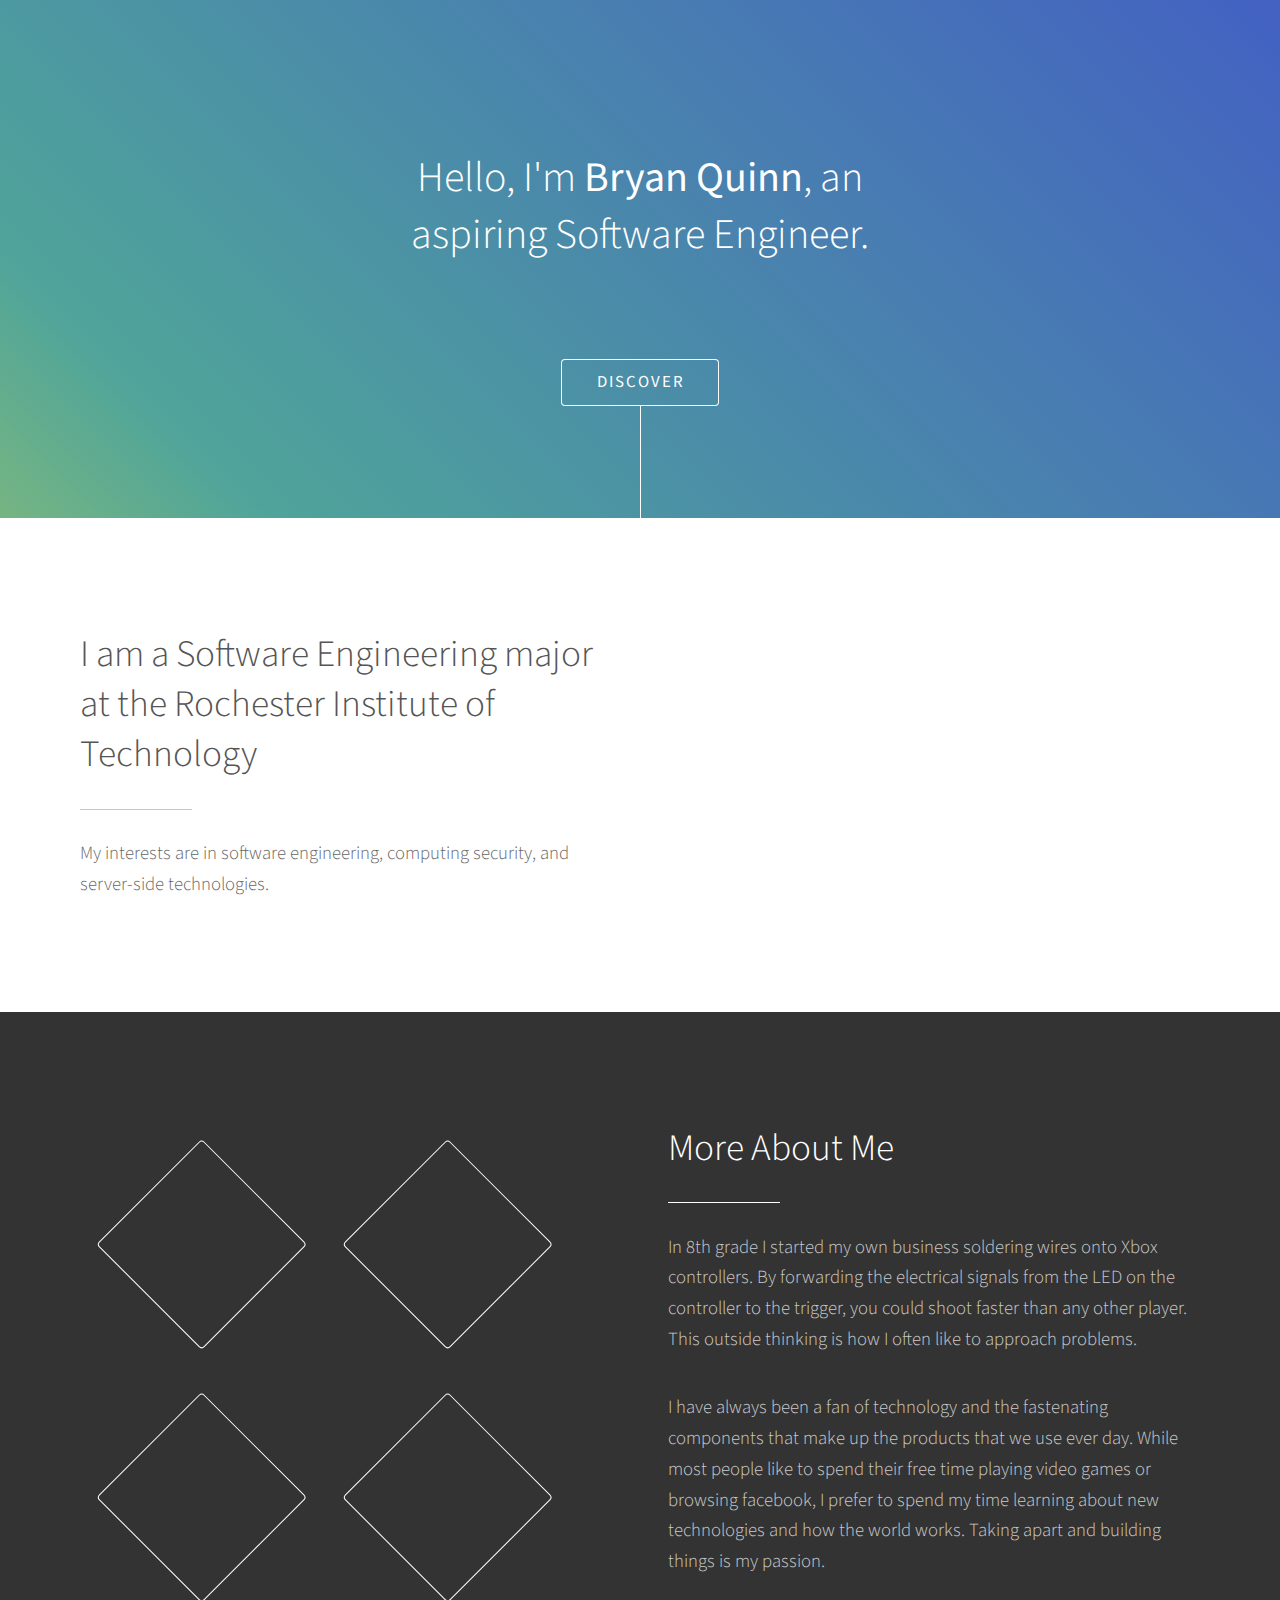
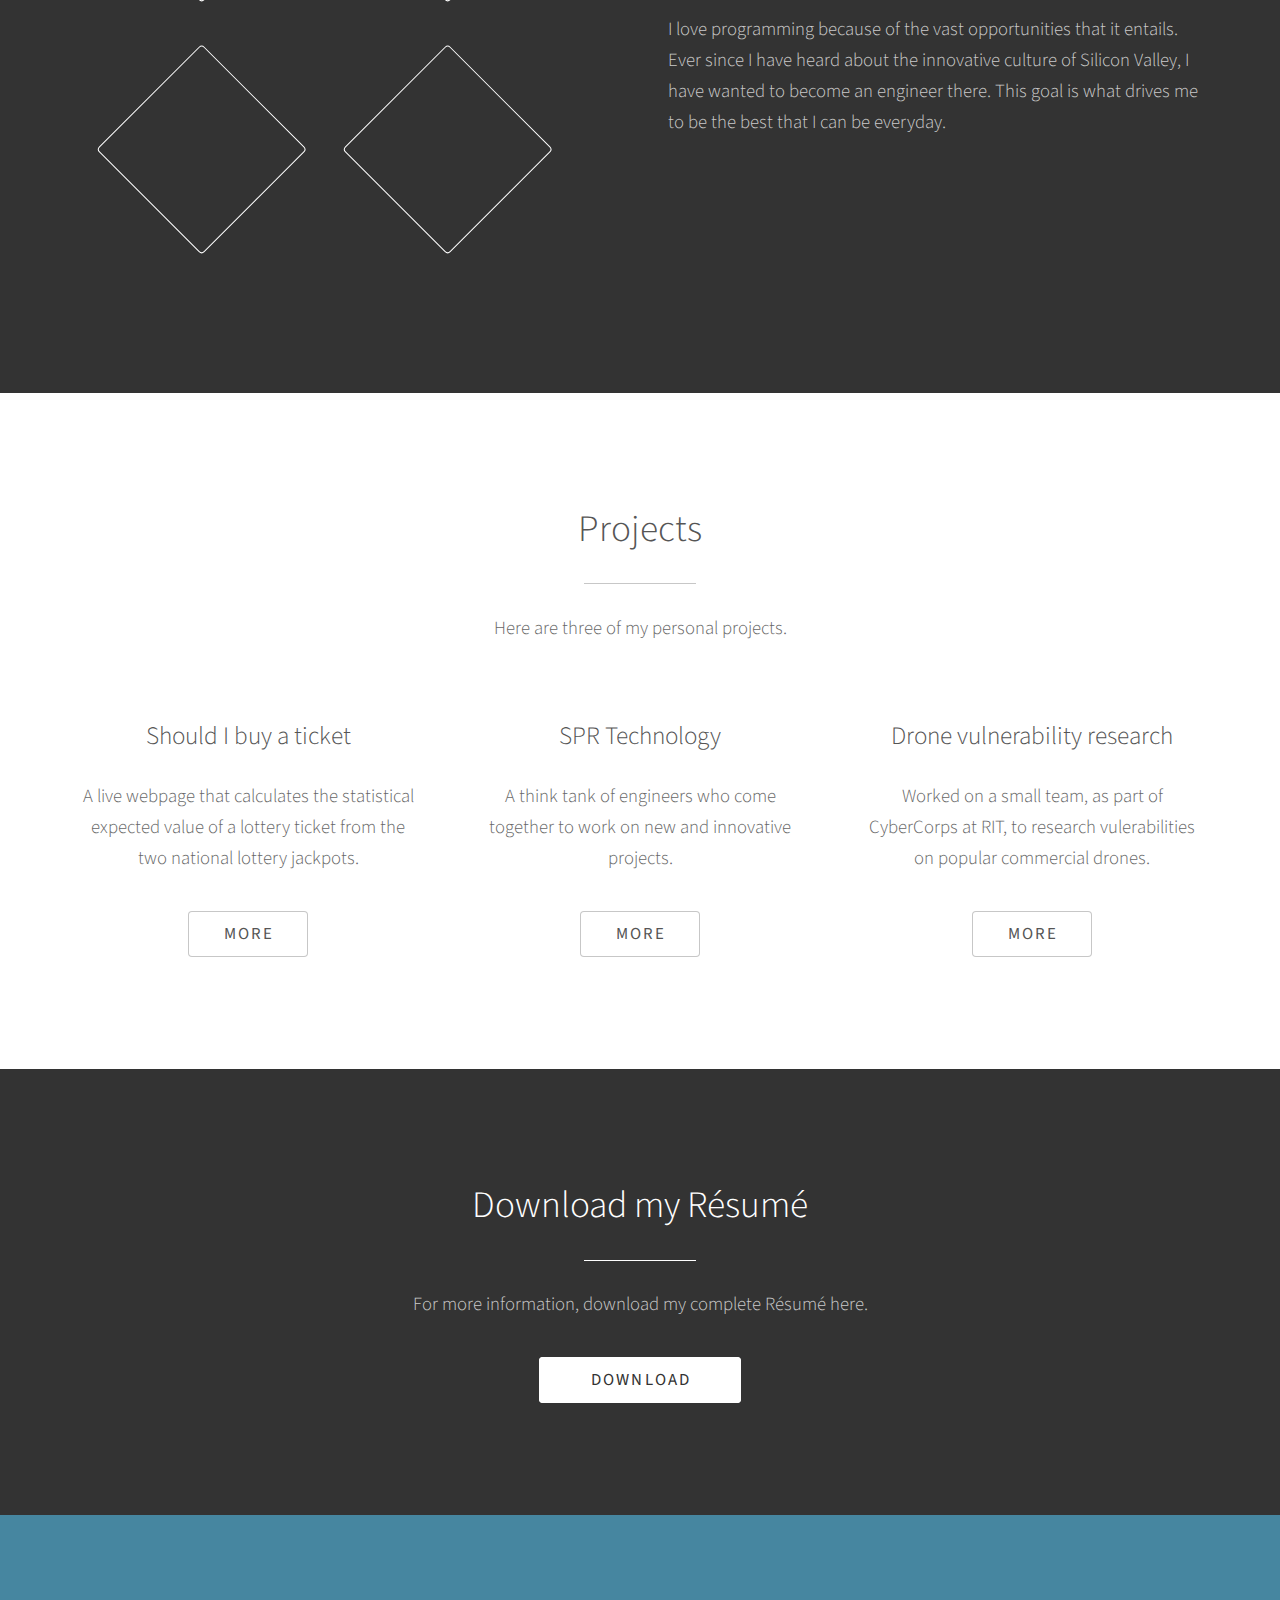
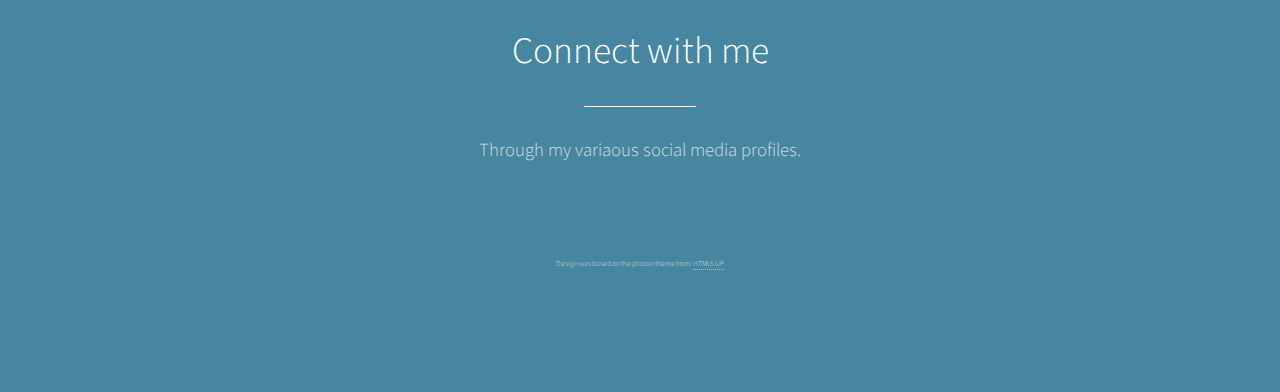
==== index.html @ 03cb6718 "Add images and personal statement to main page" ====
<!DOCTYPE HTML>

<html>
	<head>
		<title>Bryan Quinn</title>
		<meta charset="utf-8" />
		<meta name="viewport" content="width=device-width, initial-scale=1" />
		<!--[if lte IE 8]><script src="assets/js/ie/html5shiv.js"></script><![endif]-->
		<link rel="stylesheet" href="assets/css/main.css" />
		<!--[if lte IE 8]><link rel="stylesheet" href="assets/css/ie8.css" /><![endif]-->
		<!--[if lte IE 9]><link rel="stylesheet" href="assets/css/ie9.css" /><![endif]-->
		<link rel="shortcut icon" href="favicon.ico" type="image/x-icon">
		<link rel="icon" href="favicon.ico" type="image/x-icon">
	</head>
	<body>

		<!-- Header -->
			<section id="header">
				<div class="inner">
					<span class="icon major fa-cloud"></span>
					<h1>Hello, I'm <strong>Bryan Quinn</strong>, an<br />
						 aspiring Software Engineer.</h1>
					<p><br />
					</p>
					<ul class="actions">
						<li><a href="#one" class="button scrolly">Discover</a></li>
					</ul>
				</div>
			</section>

		<!-- One -->
			<section id="one" class="main style1">
				<div class="container">
					<div class="row 150%">
						<div class="6u 12u$(medium)">
							<header class="major">
								<h2>I am a Software Engineering major at the Rochester Institute of Technology </h2>
							</header>
							<p>My interests are in software engineering, computing security, and server-side technologies.</p>
						</div>
						<div class="6u$ 12u$(medium) important(medium)">
							<span class="image profile"><img src="images/pic01.jpg" alt="" /></span>
						</div>
					</div>
				</div>
			</section>

		<!-- Two -->
			<section id="two" class="main style2">
				<div class="container">

					<div class="row 150%">
						<div class="6u 12u$(medium)">
							<ul class="major-icons">
								<li><span class="icon style1 major fa-code"></span></li>
								<li><span class="icon style2 major fa-bolt"></span></li>
								<li><span class="icon style3 major fa-camera-retro"></span></li>
								<li><span class="icon style4 major fa-cog"></span></li>
								<li><span class="icon style5 major fa-desktop"></span></li>
								<li><span class="icon style6 major fa-calendar"></span></li>
							</ul>
						</div>
						<div class="6u$ 12u$(medium)">
							<header class="major">
								<h2>More About Me<br />
								</h2>
							</header>
							<p>In 8th grade I started my own business soldering wires onto Xbox controllers. By forwarding the electrical signals from the LED on the controller to the trigger, you could shoot faster than any other player. This outside thinking is how I often like to approach problems.</p>
							<p>I have always been a fan of technology and the fastenating components that make up the products that we use ever day. While most people like to spend their free time playing video games or browsing facebook, I prefer to spend my time learning about new technologies and how the world works. Taking apart and building things is my passion.</p>
							<p>I love programming because of the vast opportunities that it entails. Ever since I have heard about the innovative culture of Silicon Valley, I have wanted to become an engineer there. This goal is what drives me to be the best that I can be everyday.</p>
						</div>
					</div>

				</div>
			</section>

		<!-- Three -->
			<section id="three" class="main style1 special">
				<div class="container">
					<header class="major">
						<h2>Projects</h2>
					</header>
					<p>Here are three of my personal projects.</p>
					<div class="row 150%">
						<div class="4u 12u$(medium)">
							<span class="image fit"><img src="images/sibat.PNG" alt="" /></span>
							<h3>Should I buy a ticket</h3>
							<p>A live webpage that calculates the statistical expected value of a lottery ticket from the two national lottery jackpots.</p>
							<ul class="actions">
								<li><a href="https://shouldibuyaticket.sprtechnology.xyz" class="button">More</a></li>
							</ul>
						</div>
						<div class="4u 12u$(medium)">
							<span class="image fit"><img src="images/spr.PNG" alt="" /></span>
							<h3>SPR Technology</h3>
							<p>A think tank of engineers who come together to work on new and innovative projects.</p>
							<ul class="actions">
								<li><a href="https://sprtechnology.xyz" class="button">More</a></li>
							</ul>
						</div>
						<div class="4u$ 12u$(medium)">
							<span class="image fit"><img src="images/Drone.PNG" alt="" /></span>
							<h3>Drone vulnerability research</h3>
							<p>Worked on a small team, as part of CyberCorps at RIT, to research vulerabilities on popular commercial drones.</p>
							<ul class="actions">
								<li><a href="https://www.rit.edu/research/sites/rit.edu.research/files/research-magazines/Research-RIT-Spring-Summer-2016.pdf#page=10" class="button">More</a></li>
							</ul>
						</div>
					</div>
				</div>
			</section>

		<!-- Four -->
			<section id="four" class="main style2 special">
				<div class="container">
					<header class="major">
						<h2>Download my Résumé</h2>
					</header>
					<p>For more information, download my complete Résumé here.</p>
					<ul class="actions uniform">
						<li><a href="/resume.pdf" class="button special">Download</a></li>
					</ul>
				</div>
			</section>


		<!-- Footer -->
			<section id="footer">
                <header class="major">
                    <h2>Connect with me</h2>
                </header>
                <p>Through my variaous social media profiles.</p>
				<ul class="icons">
					<li><a href="https://twitter.com/SPR_technology" class="icon alt fa-twitter"><span class="label">Twitter</span></a></li>
					<li><a href="https://www.linkedin.com/in/bryan-quinn-473a86116" class="icon alt fa-linkedin"><span class="label">Facebook</span></a></li>
					<li><a href="https://blog.bquinn.me/" class="icon alt fa-medium"><span class="label">Medium</span></a></li>
					<li><a href="https://github.com/quinnkid123/" class="icon alt fa-github"><span class="label">GitHub</span></a></li>
					<li><a href="mailto:bryan.quinn17@gmail.com" class="icon alt fa-envelope"><span class="label">Email</span></a></li>
				</ul>
				<ul class="copyright">
					<li>Design was based on the photon theme from: <a href="https://html5up.net">HTML5 UP</a></li>
				</ul>
			</section>

		<!-- Scripts -->
			<script src="assets/js/jquery.min.js"></script>
			<script src="assets/js/jquery.scrolly.min.js"></script>
			<script src="assets/js/skel.min.js"></script>
			<script src="assets/js/util.js"></script>
			<!--[if lte IE 8]><script src="assets/js/ie/respond.min.js"></script><![endif]-->
			<script src="assets/js/main.js"></script>

	</body>
</html>
---- assets/css/main.css ----
@import url("font-awesome.min.css");
@import url("http://fonts.googleapis.com/css?family=Source+Sans+Pro:300,300italic,400,400italic");

/*
	Photon by HTML5 UP
	html5up.net | @ajlkn
	Free for personal and commercial use under the CCA 3.0 license (html5up.net/license)
*/

/* Reset */

	html, body, div, span, applet, object, iframe, h1, h2, h3, h4, h5, h6, p, blockquote, pre, a, abbr, acronym, address, big, cite, code, del, dfn, em, img, ins, kbd, q, s, samp, small, strike, strong, sub, sup, tt, var, b, u, i, center, dl, dt, dd, ol, ul, li, fieldset, form, label, legend, table, caption, tbody, tfoot, thead, tr, th, td, article, aside, canvas, details, embed, figure, figcaption, footer, header, hgroup, menu, nav, output, ruby, section, summary, time, mark, audio, video {
		margin: 0;
		padding: 0;
		border: 0;
		font-size: 100%;
		font: inherit;
		vertical-align: baseline;
	}

	article, aside, details, figcaption, figure, footer, header, hgroup, menu, nav, section {
		display: block;
	}

	body {
		line-height: 1;
	}

	ol, ul {
		list-style: none;
	}

	blockquote, q {
		quotes: none;
	}

	blockquote:before, blockquote:after, q:before, q:after {
		content: '';
		content: none;
	}

	table {
		border-collapse: collapse;
		border-spacing: 0;
	}

	body {
		-webkit-text-size-adjust: none;
	}

/* Box Model */

	*, *:before, *:after {
		-moz-box-sizing: border-box;
		-webkit-box-sizing: border-box;
		box-sizing: border-box;
	}

/* Containers */

	.container {
		margin-left: auto;
		margin-right: auto;
	}

	.container.\31 25\25 {
		width: 100%;
		max-width: 75em;
		min-width: 60em;
	}

	.container.\37 5\25 {
		width: 45em;
	}

	.container.\35 0\25 {
		width: 30em;
	}

	.container.\32 5\25 {
		width: 15em;
	}

	.container {
		width: 60em;
	}

	@media screen and (max-width: 1680px) {

		.container.\31 25\25 {
			width: 100%;
			max-width: 75em;
			min-width: 60em;
		}

		.container.\37 5\25 {
			width: 45em;
		}

		.container.\35 0\25 {
			width: 30em;
		}

		.container.\32 5\25 {
			width: 15em;
		}

		.container {
			width: 60em;
		}

	}

	@media screen and (max-width: 1140px) {

		.container.\31 25\25 {
			width: 100%;
			max-width: 112.5%;
			min-width: 90%;
		}

		.container.\37 5\25 {
			width: 67.5%;
		}

		.container.\35 0\25 {
			width: 45%;
		}

		.container.\32 5\25 {
			width: 22.5%;
		}

		.container {
			width: 90%;
		}

	}

	@media screen and (max-width: 980px) {

		.container.\31 25\25 {
			width: 100%;
			max-width: 125%;
			min-width: 100%;
		}

		.container.\37 5\25 {
			width: 75%;
		}

		.container.\35 0\25 {
			width: 50%;
		}

		.container.\32 5\25 {
			width: 25%;
		}

		.container {
			width: 100% !important;
		}

	}

	@media screen and (max-width: 736px) {

		.container.\31 25\25 {
			width: 100%;
			max-width: 125%;
			min-width: 100%;
		}

		.container.\37 5\25 {
			width: 75%;
		}

		.container.\35 0\25 {
			width: 50%;
		}

		.container.\32 5\25 {
			width: 25%;
		}

		.container {
			width: 100% !important;
		}

	}

	@media screen and (max-width: 480px) {

		.container.\31 25\25 {
			width: 100%;
			max-width: 125%;
			min-width: 100%;
		}

		.container.\37 5\25 {
			width: 75%;
		}

		.container.\35 0\25 {
			width: 50%;
		}

		.container.\32 5\25 {
			width: 25%;
		}

		.container {
			width: 100% !important;
		}

	}

	@media screen and (max-width: 320px) {

		.container.\31 25\25 {
			width: 100%;
			max-width: 125%;
			min-width: 100%;
		}

		.container.\37 5\25 {
			width: 75%;
		}

		.container.\35 0\25 {
			width: 50%;
		}

		.container.\32 5\25 {
			width: 25%;
		}

		.container {
			width: 100% !important;
		}

	}

/* Grid */

	.row {
		border-bottom: solid 1px transparent;
		-moz-box-sizing: border-box;
		-webkit-box-sizing: border-box;
		box-sizing: border-box;
	}

	.row > * {
		float: left;
		-moz-box-sizing: border-box;
		-webkit-box-sizing: border-box;
		box-sizing: border-box;
	}

	.row:after, .row:before {
		content: '';
		display: block;
		clear: both;
		height: 0;
	}

	.row.uniform > * > :first-child {
		margin-top: 0;
	}

	.row.uniform > * > :last-child {
		margin-bottom: 0;
	}

	.row.\30 \25 > * {
		padding: 0 0 0 0em;
	}

	.row.\30 \25 {
		margin: 0 0 -1px 0em;
	}

	.row.uniform.\30 \25 > * {
		padding: 0em 0 0 0em;
	}

	.row.uniform.\30 \25 {
		margin: 0em 0 -1px 0em;
	}

	.row > * {
		padding: 0 0 0 2em;
	}

	.row {
		margin: 0 0 -1px -2em;
	}

	.row.uniform > * {
		padding: 2em 0 0 2em;
	}

	.row.uniform {
		margin: -2em 0 -1px -2em;
	}

	.row.\32 00\25 > * {
		padding: 0 0 0 4em;
	}

	.row.\32 00\25 {
		margin: 0 0 -1px -4em;
	}

	.row.uniform.\32 00\25 > * {
		padding: 4em 0 0 4em;
	}

	.row.uniform.\32 00\25 {
		margin: -4em 0 -1px -4em;
	}

	.row.\31 50\25 > * {
		padding: 0 0 0 3em;
	}

	.row.\31 50\25 {
		margin: 0 0 -1px -3em;
	}

	.row.uniform.\31 50\25 > * {
		padding: 3em 0 0 3em;
	}

	.row.uniform.\31 50\25 {
		margin: -3em 0 -1px -3em;
	}

	.row.\35 0\25 > * {
		padding: 0 0 0 1em;
	}

	.row.\35 0\25 {
		margin: 0 0 -1px -1em;
	}

	.row.uniform.\35 0\25 > * {
		padding: 1em 0 0 1em;
	}

	.row.uniform.\35 0\25 {
		margin: -1em 0 -1px -1em;
	}

	.row.\32 5\25 > * {
		padding: 0 0 0 0.5em;
	}

	.row.\32 5\25 {
		margin: 0 0 -1px -0.5em;
	}

	.row.uniform.\32 5\25 > * {
		padding: 0.5em 0 0 0.5em;
	}

	.row.uniform.\32 5\25 {
		margin: -0.5em 0 -1px -0.5em;
	}

	.\31 2u, .\31 2u\24 {
		width: 100%;
		clear: none;
		margin-left: 0;
	}

	.\31 1u, .\31 1u\24 {
		width: 91.6666666667%;
		clear: none;
		margin-left: 0;
	}

	.\31 0u, .\31 0u\24 {
		width: 83.3333333333%;
		clear: none;
		margin-left: 0;
	}

	.\39 u, .\39 u\24 {
		width: 75%;
		clear: none;
		margin-left: 0;
	}

	.\38 u, .\38 u\24 {
		width: 66.6666666667%;
		clear: none;
		margin-left: 0;
	}

	.\37 u, .\37 u\24 {
		width: 58.3333333333%;
		clear: none;
		margin-left: 0;
	}

	.\36 u, .\36 u\24 {
		width: 50%;
		clear: none;
		margin-left: 0;
	}

	.\35 u, .\35 u\24 {
		width: 41.6666666667%;
		clear: none;
		margin-left: 0;
	}

	.\34 u, .\34 u\24 {
		width: 33.3333333333%;
		clear: none;
		margin-left: 0;
	}

	.\33 u, .\33 u\24 {
		width: 25%;
		clear: none;
		margin-left: 0;
	}

	.\32 u, .\32 u\24 {
		width: 16.6666666667%;
		clear: none;
		margin-left: 0;
	}

	.\31 u, .\31 u\24 {
		width: 8.3333333333%;
		clear: none;
		margin-left: 0;
	}

	.\31 2u\24 + *,
	.\31 1u\24 + *,
	.\31 0u\24 + *,
	.\39 u\24 + *,
	.\38 u\24 + *,
	.\37 u\24 + *,
	.\36 u\24 + *,
	.\35 u\24 + *,
	.\34 u\24 + *,
	.\33 u\24 + *,
	.\32 u\24 + *,
	.\31 u\24 + * {
		clear: left;
	}

	.\-11u {
		margin-left: 91.66667%;
	}

	.\-10u {
		margin-left: 83.33333%;
	}

	.\-9u {
		margin-left: 75%;
	}

	.\-8u {
		margin-left: 66.66667%;
	}

	.\-7u {
		margin-left: 58.33333%;
	}

	.\-6u {
		margin-left: 50%;
	}

	.\-5u {
		margin-left: 41.66667%;
	}

	.\-4u {
		margin-left: 33.33333%;
	}

	.\-3u {
		margin-left: 25%;
	}

	.\-2u {
		margin-left: 16.66667%;
	}

	.\-1u {
		margin-left: 8.33333%;
	}

	@media screen and (max-width: 1680px) {

		.row > * {
			padding: 0 0 0 2em;
		}

		.row {
			margin: 0 0 -1px -2em;
		}

		.row.uniform > * {
			padding: 2em 0 0 2em;
		}

		.row.uniform {
			margin: -2em 0 -1px -2em;
		}

		.row.\32 00\25 > * {
			padding: 0 0 0 4em;
		}

		.row.\32 00\25 {
			margin: 0 0 -1px -4em;
		}

		.row.uniform.\32 00\25 > * {
			padding: 4em 0 0 4em;
		}

		.row.uniform.\32 00\25 {
			margin: -4em 0 -1px -4em;
		}

		.row.\31 50\25 > * {
			padding: 0 0 0 3em;
		}

		.row.\31 50\25 {
			margin: 0 0 -1px -3em;
		}

		.row.uniform.\31 50\25 > * {
			padding: 3em 0 0 3em;
		}

		.row.uniform.\31 50\25 {
			margin: -3em 0 -1px -3em;
		}

		.row.\35 0\25 > * {
			padding: 0 0 0 1em;
		}

		.row.\35 0\25 {
			margin: 0 0 -1px -1em;
		}

		.row.uniform.\35 0\25 > * {
			padding: 1em 0 0 1em;
		}

		.row.uniform.\35 0\25 {
			margin: -1em 0 -1px -1em;
		}

		.row.\32 5\25 > * {
			padding: 0 0 0 0.5em;
		}

		.row.\32 5\25 {
			margin: 0 0 -1px -0.5em;
		}

		.row.uniform.\32 5\25 > * {
			padding: 0.5em 0 0 0.5em;
		}

		.row.uniform.\32 5\25 {
			margin: -0.5em 0 -1px -0.5em;
		}

		.\31 2u\28xlarge\29, .\31 2u\24\28xlarge\29 {
			width: 100%;
			clear: none;
			margin-left: 0;
		}

		.\31 1u\28xlarge\29, .\31 1u\24\28xlarge\29 {
			width: 91.6666666667%;
			clear: none;
			margin-left: 0;
		}

		.\31 0u\28xlarge\29, .\31 0u\24\28xlarge\29 {
			width: 83.3333333333%;
			clear: none;
			margin-left: 0;
		}

		.\39 u\28xlarge\29, .\39 u\24\28xlarge\29 {
			width: 75%;
			clear: none;
			margin-left: 0;
		}

		.\38 u\28xlarge\29, .\38 u\24\28xlarge\29 {
			width: 66.6666666667%;
			clear: none;
			margin-left: 0;
		}

		.\37 u\28xlarge\29, .\37 u\24\28xlarge\29 {
			width: 58.3333333333%;
			clear: none;
			margin-left: 0;
		}

		.\36 u\28xlarge\29, .\36 u\24\28xlarge\29 {
			width: 50%;
			clear: none;
			margin-left: 0;
		}

		.\35 u\28xlarge\29, .\35 u\24\28xlarge\29 {
			width: 41.6666666667%;
			clear: none;
			margin-left: 0;
		}

		.\34 u\28xlarge\29, .\34 u\24\28xlarge\29 {
			width: 33.3333333333%;
			clear: none;
			margin-left: 0;
		}

		.\33 u\28xlarge\29, .\33 u\24\28xlarge\29 {
			width: 25%;
			clear: none;
			margin-left: 0;
		}

		.\32 u\28xlarge\29, .\32 u\24\28xlarge\29 {
			width: 16.6666666667%;
			clear: none;
			margin-left: 0;
		}

		.\31 u\28xlarge\29, .\31 u\24\28xlarge\29 {
			width: 8.3333333333%;
			clear: none;
			margin-left: 0;
		}

		.\31 2u\24\28xlarge\29 + *,
		.\31 1u\24\28xlarge\29 + *,
		.\31 0u\24\28xlarge\29 + *,
		.\39 u\24\28xlarge\29 + *,
		.\38 u\24\28xlarge\29 + *,
		.\37 u\24\28xlarge\29 + *,
		.\36 u\24\28xlarge\29 + *,
		.\35 u\24\28xlarge\29 + *,
		.\34 u\24\28xlarge\29 + *,
		.\33 u\24\28xlarge\29 + *,
		.\32 u\24\28xlarge\29 + *,
		.\31 u\24\28xlarge\29 + * {
			clear: left;
		}

		.\-11u\28xlarge\29 {
			margin-left: 91.66667%;
		}

		.\-10u\28xlarge\29 {
			margin-left: 83.33333%;
		}

		.\-9u\28xlarge\29 {
			margin-left: 75%;
		}

		.\-8u\28xlarge\29 {
			margin-left: 66.66667%;
		}

		.\-7u\28xlarge\29 {
			margin-left: 58.33333%;
		}

		.\-6u\28xlarge\29 {
			margin-left: 50%;
		}

		.\-5u\28xlarge\29 {
			margin-left: 41.66667%;
		}

		.\-4u\28xlarge\29 {
			margin-left: 33.33333%;
		}

		.\-3u\28xlarge\29 {
			margin-left: 25%;
		}

		.\-2u\28xlarge\29 {
			margin-left: 16.66667%;
		}

		.\-1u\28xlarge\29 {
			margin-left: 8.33333%;
		}

	}

	@media screen and (max-width: 1140px) {

		.row > * {
			padding: 0 0 0 1.5em;
		}

		.row {
			margin: 0 0 -1px -1.5em;
		}

		.row.uniform > * {
			padding: 1.5em 0 0 1.5em;
		}

		.row.uniform {
			margin: -1.5em 0 -1px -1.5em;
		}

		.row.\32 00\25 > * {
			padding: 0 0 0 3em;
		}

		.row.\32 00\25 {
			margin: 0 0 -1px -3em;
		}

		.row.uniform.\32 00\25 > * {
			padding: 3em 0 0 3em;
		}

		.row.uniform.\32 00\25 {
			margin: -3em 0 -1px -3em;
		}

		.row.\31 50\25 > * {
			padding: 0 0 0 2.25em;
		}

		.row.\31 50\25 {
			margin: 0 0 -1px -2.25em;
		}

		.row.uniform.\31 50\25 > * {
			padding: 2.25em 0 0 2.25em;
		}

		.row.uniform.\31 50\25 {
			margin: -2.25em 0 -1px -2.25em;
		}

		.row.\35 0\25 > * {
			padding: 0 0 0 0.75em;
		}

		.row.\35 0\25 {
			margin: 0 0 -1px -0.75em;
		}

		.row.uniform.\35 0\25 > * {
			padding: 0.75em 0 0 0.75em;
		}

		.row.uniform.\35 0\25 {
			margin: -0.75em 0 -1px -0.75em;
		}

		.row.\32 5\25 > * {
			padding: 0 0 0 0.375em;
		}

		.row.\32 5\25 {
			margin: 0 0 -1px -0.375em;
		}

		.row.uniform.\32 5\25 > * {
			padding: 0.375em 0 0 0.375em;
		}

		.row.uniform.\32 5\25 {
			margin: -0.375em 0 -1px -0.375em;
		}

		.\31 2u\28large\29, .\31 2u\24\28large\29 {
			width: 100%;
			clear: none;
			margin-left: 0;
		}

		.\31 1u\28large\29, .\31 1u\24\28large\29 {
			width: 91.6666666667%;
			clear: none;
			margin-left: 0;
		}

		.\31 0u\28large\29, .\31 0u\24\28large\29 {
			width: 83.3333333333%;
			clear: none;
			margin-left: 0;
		}

		.\39 u\28large\29, .\39 u\24\28large\29 {
			width: 75%;
			clear: none;
			margin-left: 0;
		}

		.\38 u\28large\29, .\38 u\24\28large\29 {
			width: 66.6666666667%;
			clear: none;
			margin-left: 0;
		}

		.\37 u\28large\29, .\37 u\24\28large\29 {
			width: 58.3333333333%;
			clear: none;
			margin-left: 0;
		}

		.\36 u\28large\29, .\36 u\24\28large\29 {
			width: 50%;
			clear: none;
			margin-left: 0;
		}

		.\35 u\28large\29, .\35 u\24\28large\29 {
			width: 41.6666666667%;
			clear: none;
			margin-left: 0;
		}

		.\34 u\28large\29, .\34 u\24\28large\29 {
			width: 33.3333333333%;
			clear: none;
			margin-left: 0;
		}

		.\33 u\28large\29, .\33 u\24\28large\29 {
			width: 25%;
			clear: none;
			margin-left: 0;
		}

		.\32 u\28large\29, .\32 u\24\28large\29 {
			width: 16.6666666667%;
			clear: none;
			margin-left: 0;
		}

		.\31 u\28large\29, .\31 u\24\28large\29 {
			width: 8.3333333333%;
			clear: none;
			margin-left: 0;
		}

		.\31 2u\24\28large\29 + *,
		.\31 1u\24\28large\29 + *,
		.\31 0u\24\28large\29 + *,
		.\39 u\24\28large\29 + *,
		.\38 u\24\28large\29 + *,
		.\37 u\24\28large\29 + *,
		.\36 u\24\28large\29 + *,
		.\35 u\24\28large\29 + *,
		.\34 u\24\28large\29 + *,
		.\33 u\24\28large\29 + *,
		.\32 u\24\28large\29 + *,
		.\31 u\24\28large\29 + * {
			clear: left;
		}

		.\-11u\28large\29 {
			margin-left: 91.66667%;
		}

		.\-10u\28large\29 {
			margin-left: 83.33333%;
		}

		.\-9u\28large\29 {
			margin-left: 75%;
		}

		.\-8u\28large\29 {
			margin-left: 66.66667%;
		}

		.\-7u\28large\29 {
			margin-left: 58.33333%;
		}

		.\-6u\28large\29 {
			margin-left: 50%;
		}

		.\-5u\28large\29 {
			margin-left: 41.66667%;
		}

		.\-4u\28large\29 {
			margin-left: 33.33333%;
		}

		.\-3u\28large\29 {
			margin-left: 25%;
		}

		.\-2u\28large\29 {
			margin-left: 16.66667%;
		}

		.\-1u\28large\29 {
			margin-left: 8.33333%;
		}

	}

	@media screen and (max-width: 980px) {

		.row > * {
			padding: 0 0 0 1.5em;
		}

		.row {
			margin: 0 0 -1px -1.5em;
		}

		.row.uniform > * {
			padding: 1.5em 0 0 1.5em;
		}

		.row.uniform {
			margin: -1.5em 0 -1px -1.5em;
		}

		.row.\32 00\25 > * {
			padding: 0 0 0 3em;
		}

		.row.\32 00\25 {
			margin: 0 0 -1px -3em;
		}

		.row.uniform.\32 00\25 > * {
			padding: 3em 0 0 3em;
		}

		.row.uniform.\32 00\25 {
			margin: -3em 0 -1px -3em;
		}

		.row.\31 50\25 > * {
			padding: 0 0 0 2.25em;
		}

		.row.\31 50\25 {
			margin: 0 0 -1px -2.25em;
		}

		.row.uniform.\31 50\25 > * {
			padding: 2.25em 0 0 2.25em;
		}

		.row.uniform.\31 50\25 {
			margin: -2.25em 0 -1px -2.25em;
		}

		.row.\35 0\25 > * {
			padding: 0 0 0 0.75em;
		}

		.row.\35 0\25 {
			margin: 0 0 -1px -0.75em;
		}

		.row.uniform.\35 0\25 > * {
			padding: 0.75em 0 0 0.75em;
		}

		.row.uniform.\35 0\25 {
			margin: -0.75em 0 -1px -0.75em;
		}

		.row.\32 5\25 > * {
			padding: 0 0 0 0.375em;
		}

		.row.\32 5\25 {
			margin: 0 0 -1px -0.375em;
		}

		.row.uniform.\32 5\25 > * {
			padding: 0.375em 0 0 0.375em;
		}

		.row.uniform.\32 5\25 {
			margin: -0.375em 0 -1px -0.375em;
		}

		.\31 2u\28medium\29, .\31 2u\24\28medium\29 {
			width: 100%;
			clear: none;
			margin-left: 0;
		}

		.\31 1u\28medium\29, .\31 1u\24\28medium\29 {
			width: 91.6666666667%;
			clear: none;
			margin-left: 0;
		}

		.\31 0u\28medium\29, .\31 0u\24\28medium\29 {
			width: 83.3333333333%;
			clear: none;
			margin-left: 0;
		}

		.\39 u\28medium\29, .\39 u\24\28medium\29 {
			width: 75%;
			clear: none;
			margin-left: 0;
		}

		.\38 u\28medium\29, .\38 u\24\28medium\29 {
			width: 66.6666666667%;
			clear: none;
			margin-left: 0;
		}

		.\37 u\28medium\29, .\37 u\24\28medium\29 {
			width: 58.3333333333%;
			clear: none;
			margin-left: 0;
		}

		.\36 u\28medium\29, .\36 u\24\28medium\29 {
			width: 50%;
			clear: none;
			margin-left: 0;
		}

		.\35 u\28medium\29, .\35 u\24\28medium\29 {
			width: 41.6666666667%;
			clear: none;
			margin-left: 0;
		}

		.\34 u\28medium\29, .\34 u\24\28medium\29 {
			width: 33.3333333333%;
			clear: none;
			margin-left: 0;
		}

		.\33 u\28medium\29, .\33 u\24\28medium\29 {
			width: 25%;
			clear: none;
			margin-left: 0;
		}

		.\32 u\28medium\29, .\32 u\24\28medium\29 {
			width: 16.6666666667%;
			clear: none;
			margin-left: 0;
		}

		.\31 u\28medium\29, .\31 u\24\28medium\29 {
			width: 8.3333333333%;
			clear: none;
			margin-left: 0;
		}

		.\31 2u\24\28medium\29 + *,
		.\31 1u\24\28medium\29 + *,
		.\31 0u\24\28medium\29 + *,
		.\39 u\24\28medium\29 + *,
		.\38 u\24\28medium\29 + *,
		.\37 u\24\28medium\29 + *,
		.\36 u\24\28medium\29 + *,
		.\35 u\24\28medium\29 + *,
		.\34 u\24\28medium\29 + *,
		.\33 u\24\28medium\29 + *,
		.\32 u\24\28medium\29 + *,
		.\31 u\24\28medium\29 + * {
			clear: left;
		}

		.\-11u\28medium\29 {
			margin-left: 91.66667%;
		}

		.\-10u\28medium\29 {
			margin-left: 83.33333%;
		}

		.\-9u\28medium\29 {
			margin-left: 75%;
		}

		.\-8u\28medium\29 {
			margin-left: 66.66667%;
		}

		.\-7u\28medium\29 {
			margin-left: 58.33333%;
		}

		.\-6u\28medium\29 {
			margin-left: 50%;
		}

		.\-5u\28medium\29 {
			margin-left: 41.66667%;
		}

		.\-4u\28medium\29 {
			margin-left: 33.33333%;
		}

		.\-3u\28medium\29 {
			margin-left: 25%;
		}

		.\-2u\28medium\29 {
			margin-left: 16.66667%;
		}

		.\-1u\28medium\29 {
			margin-left: 8.33333%;
		}

	}

	@media screen and (max-width: 736px) {

		.row > * {
			padding: 0 0 0 1.5em;
		}

		.row {
			margin: 0 0 -1px -1.5em;
		}

		.row.uniform > * {
			padding: 1.5em 0 0 1.5em;
		}

		.row.uniform {
			margin: -1.5em 0 -1px -1.5em;
		}

		.row.\32 00\25 > * {
			padding: 0 0 0 3em;
		}

		.row.\32 00\25 {
			margin: 0 0 -1px -3em;
		}

		.row.uniform.\32 00\25 > * {
			padding: 3em 0 0 3em;
		}

		.row.uniform.\32 00\25 {
			margin: -3em 0 -1px -3em;
		}

		.row.\31 50\25 > * {
			padding: 0 0 0 2.25em;
		}

		.row.\31 50\25 {
			margin: 0 0 -1px -2.25em;
		}

		.row.uniform.\31 50\25 > * {
			padding: 2.25em 0 0 2.25em;
		}

		.row.uniform.\31 50\25 {
			margin: -2.25em 0 -1px -2.25em;
		}

		.row.\35 0\25 > * {
			padding: 0 0 0 0.75em;
		}

		.row.\35 0\25 {
			margin: 0 0 -1px -0.75em;
		}

		.row.uniform.\35 0\25 > * {
			padding: 0.75em 0 0 0.75em;
		}

		.row.uniform.\35 0\25 {
			margin: -0.75em 0 -1px -0.75em;
		}

		.row.\32 5\25 > * {
			padding: 0 0 0 0.375em;
		}

		.row.\32 5\25 {
			margin: 0 0 -1px -0.375em;
		}

		.row.uniform.\32 5\25 > * {
			padding: 0.375em 0 0 0.375em;
		}

		.row.uniform.\32 5\25 {
			margin: -0.375em 0 -1px -0.375em;
		}

		.\31 2u\28small\29, .\31 2u\24\28small\29 {
			width: 100%;
			clear: none;
			margin-left: 0;
		}

		.\31 1u\28small\29, .\31 1u\24\28small\29 {
			width: 91.6666666667%;
			clear: none;
			margin-left: 0;
		}

		.\31 0u\28small\29, .\31 0u\24\28small\29 {
			width: 83.3333333333%;
			clear: none;
			margin-left: 0;
		}

		.\39 u\28small\29, .\39 u\24\28small\29 {
			width: 75%;
			clear: none;
			margin-left: 0;
		}

		.\38 u\28small\29, .\38 u\24\28small\29 {
			width: 66.6666666667%;
			clear: none;
			margin-left: 0;
		}

		.\37 u\28small\29, .\37 u\24\28small\29 {
			width: 58.3333333333%;
			clear: none;
			margin-left: 0;
		}

		.\36 u\28small\29, .\36 u\24\28small\29 {
			width: 50%;
			clear: none;
			margin-left: 0;
		}

		.\35 u\28small\29, .\35 u\24\28small\29 {
			width: 41.6666666667%;
			clear: none;
			margin-left: 0;
		}

		.\34 u\28small\29, .\34 u\24\28small\29 {
			width: 33.3333333333%;
			clear: none;
			margin-left: 0;
		}

		.\33 u\28small\29, .\33 u\24\28small\29 {
			width: 25%;
			clear: none;
			margin-left: 0;
		}

		.\32 u\28small\29, .\32 u\24\28small\29 {
			width: 16.6666666667%;
			clear: none;
			margin-left: 0;
		}

		.\31 u\28small\29, .\31 u\24\28small\29 {
			width: 8.3333333333%;
			clear: none;
			margin-left: 0;
		}

		.\31 2u\24\28small\29 + *,
		.\31 1u\24\28small\29 + *,
		.\31 0u\24\28small\29 + *,
		.\39 u\24\28small\29 + *,
		.\38 u\24\28small\29 + *,
		.\37 u\24\28small\29 + *,
		.\36 u\24\28small\29 + *,
		.\35 u\24\28small\29 + *,
		.\34 u\24\28small\29 + *,
		.\33 u\24\28small\29 + *,
		.\32 u\24\28small\29 + *,
		.\31 u\24\28small\29 + * {
			clear: left;
		}

		.\-11u\28small\29 {
			margin-left: 91.66667%;
		}

		.\-10u\28small\29 {
			margin-left: 83.33333%;
		}

		.\-9u\28small\29 {
			margin-left: 75%;
		}

		.\-8u\28small\29 {
			margin-left: 66.66667%;
		}

		.\-7u\28small\29 {
			margin-left: 58.33333%;
		}

		.\-6u\28small\29 {
			margin-left: 50%;
		}

		.\-5u\28small\29 {
			margin-left: 41.66667%;
		}

		.\-4u\28small\29 {
			margin-left: 33.33333%;
		}

		.\-3u\28small\29 {
			margin-left: 25%;
		}

		.\-2u\28small\29 {
			margin-left: 16.66667%;
		}

		.\-1u\28small\29 {
			margin-left: 8.33333%;
		}

	}

	@media screen and (max-width: 480px) {

		.row > * {
			padding: 0 0 0 1.5em;
		}

		.row {
			margin: 0 0 -1px -1.5em;
		}

		.row.uniform > * {
			padding: 1.5em 0 0 1.5em;
		}

		.row.uniform {
			margin: -1.5em 0 -1px -1.5em;
		}

		.row.\32 00\25 > * {
			padding: 0 0 0 3em;
		}

		.row.\32 00\25 {
			margin: 0 0 -1px -3em;
		}

		.row.uniform.\32 00\25 > * {
			padding: 3em 0 0 3em;
		}

		.row.uniform.\32 00\25 {
			margin: -3em 0 -1px -3em;
		}

		.row.\31 50\25 > * {
			padding: 0 0 0 2.25em;
		}

		.row.\31 50\25 {
			margin: 0 0 -1px -2.25em;
		}

		.row.uniform.\31 50\25 > * {
			padding: 2.25em 0 0 2.25em;
		}

		.row.uniform.\31 50\25 {
			margin: -2.25em 0 -1px -2.25em;
		}

		.row.\35 0\25 > * {
			padding: 0 0 0 0.75em;
		}

		.row.\35 0\25 {
			margin: 0 0 -1px -0.75em;
		}

		.row.uniform.\35 0\25 > * {
			padding: 0.75em 0 0 0.75em;
		}

		.row.uniform.\35 0\25 {
			margin: -0.75em 0 -1px -0.75em;
		}

		.row.\32 5\25 > * {
			padding: 0 0 0 0.375em;
		}

		.row.\32 5\25 {
			margin: 0 0 -1px -0.375em;
		}

		.row.uniform.\32 5\25 > * {
			padding: 0.375em 0 0 0.375em;
		}

		.row.uniform.\32 5\25 {
			margin: -0.375em 0 -1px -0.375em;
		}

		.\31 2u\28xsmall\29, .\31 2u\24\28xsmall\29 {
			width: 100%;
			clear: none;
			margin-left: 0;
		}

		.\31 1u\28xsmall\29, .\31 1u\24\28xsmall\29 {
			width: 91.6666666667%;
			clear: none;
			margin-left: 0;
		}

		.\31 0u\28xsmall\29, .\31 0u\24\28xsmall\29 {
			width: 83.3333333333%;
			clear: none;
			margin-left: 0;
		}

		.\39 u\28xsmall\29, .\39 u\24\28xsmall\29 {
			width: 75%;
			clear: none;
			margin-left: 0;
		}

		.\38 u\28xsmall\29, .\38 u\24\28xsmall\29 {
			width: 66.6666666667%;
			clear: none;
			margin-left: 0;
		}

		.\37 u\28xsmall\29, .\37 u\24\28xsmall\29 {
			width: 58.3333333333%;
			clear: none;
			margin-left: 0;
		}

		.\36 u\28xsmall\29, .\36 u\24\28xsmall\29 {
			width: 50%;
			clear: none;
			margin-left: 0;
		}

		.\35 u\28xsmall\29, .\35 u\24\28xsmall\29 {
			width: 41.6666666667%;
			clear: none;
			margin-left: 0;
		}

		.\34 u\28xsmall\29, .\34 u\24\28xsmall\29 {
			width: 33.3333333333%;
			clear: none;
			margin-left: 0;
		}

		.\33 u\28xsmall\29, .\33 u\24\28xsmall\29 {
			width: 25%;
			clear: none;
			margin-left: 0;
		}

		.\32 u\28xsmall\29, .\32 u\24\28xsmall\29 {
			width: 16.6666666667%;
			clear: none;
			margin-left: 0;
		}

		.\31 u\28xsmall\29, .\31 u\24\28xsmall\29 {
			width: 8.3333333333%;
			clear: none;
			margin-left: 0;
		}

		.\31 2u\24\28xsmall\29 + *,
		.\31 1u\24\28xsmall\29 + *,
		.\31 0u\24\28xsmall\29 + *,
		.\39 u\24\28xsmall\29 + *,
		.\38 u\24\28xsmall\29 + *,
		.\37 u\24\28xsmall\29 + *,
		.\36 u\24\28xsmall\29 + *,
		.\35 u\24\28xsmall\29 + *,
		.\34 u\24\28xsmall\29 + *,
		.\33 u\24\28xsmall\29 + *,
		.\32 u\24\28xsmall\29 + *,
		.\31 u\24\28xsmall\29 + * {
			clear: left;
		}

		.\-11u\28xsmall\29 {
			margin-left: 91.66667%;
		}

		.\-10u\28xsmall\29 {
			margin-left: 83.33333%;
		}

		.\-9u\28xsmall\29 {
			margin-left: 75%;
		}

		.\-8u\28xsmall\29 {
			margin-left: 66.66667%;
		}

		.\-7u\28xsmall\29 {
			margin-left: 58.33333%;
		}

		.\-6u\28xsmall\29 {
			margin-left: 50%;
		}

		.\-5u\28xsmall\29 {
			margin-left: 41.66667%;
		}

		.\-4u\28xsmall\29 {
			margin-left: 33.33333%;
		}

		.\-3u\28xsmall\29 {
			margin-left: 25%;
		}

		.\-2u\28xsmall\29 {
			margin-left: 16.66667%;
		}

		.\-1u\28xsmall\29 {
			margin-left: 8.33333%;
		}

	}

	@media screen and (max-width: 320px) {

		.row > * {
			padding: 0 0 0 1.5em;
		}

		.row {
			margin: 0 0 -1px -1.5em;
		}

		.row.uniform > * {
			padding: 1.5em 0 0 1.5em;
		}

		.row.uniform {
			margin: -1.5em 0 -1px -1.5em;
		}

		.row.\32 00\25 > * {
			padding: 0 0 0 3em;
		}

		.row.\32 00\25 {
			margin: 0 0 -1px -3em;
		}

		.row.uniform.\32 00\25 > * {
			padding: 3em 0 0 3em;
		}

		.row.uniform.\32 00\25 {
			margin: -3em 0 -1px -3em;
		}

		.row.\31 50\25 > * {
			padding: 0 0 0 2.25em;
		}

		.row.\31 50\25 {
			margin: 0 0 -1px -2.25em;
		}

		.row.uniform.\31 50\25 > * {
			padding: 2.25em 0 0 2.25em;
		}

		.row.uniform.\31 50\25 {
			margin: -2.25em 0 -1px -2.25em;
		}

		.row.\35 0\25 > * {
			padding: 0 0 0 0.75em;
		}

		.row.\35 0\25 {
			margin: 0 0 -1px -0.75em;
		}

		.row.uniform.\35 0\25 > * {
			padding: 0.75em 0 0 0.75em;
		}

		.row.uniform.\35 0\25 {
			margin: -0.75em 0 -1px -0.75em;
		}

		.row.\32 5\25 > * {
			padding: 0 0 0 0.375em;
		}

		.row.\32 5\25 {
			margin: 0 0 -1px -0.375em;
		}

		.row.uniform.\32 5\25 > * {
			padding: 0.375em 0 0 0.375em;
		}

		.row.uniform.\32 5\25 {
			margin: -0.375em 0 -1px -0.375em;
		}

		.\31 2u\28xxsmall\29, .\31 2u\24\28xxsmall\29 {
			width: 100%;
			clear: none;
			margin-left: 0;
		}

		.\31 1u\28xxsmall\29, .\31 1u\24\28xxsmall\29 {
			width: 91.6666666667%;
			clear: none;
			margin-left: 0;
		}

		.\31 0u\28xxsmall\29, .\31 0u\24\28xxsmall\29 {
			width: 83.3333333333%;
			clear: none;
			margin-left: 0;
		}

		.\39 u\28xxsmall\29, .\39 u\24\28xxsmall\29 {
			width: 75%;
			clear: none;
			margin-left: 0;
		}

		.\38 u\28xxsmall\29, .\38 u\24\28xxsmall\29 {
			width: 66.6666666667%;
			clear: none;
			margin-left: 0;
		}

		.\37 u\28xxsmall\29, .\37 u\24\28xxsmall\29 {
			width: 58.3333333333%;
			clear: none;
			margin-left: 0;
		}

		.\36 u\28xxsmall\29, .\36 u\24\28xxsmall\29 {
			width: 50%;
			clear: none;
			margin-left: 0;
		}

		.\35 u\28xxsmall\29, .\35 u\24\28xxsmall\29 {
			width: 41.6666666667%;
			clear: none;
			margin-left: 0;
		}

		.\34 u\28xxsmall\29, .\34 u\24\28xxsmall\29 {
			width: 33.3333333333%;
			clear: none;
			margin-left: 0;
		}

		.\33 u\28xxsmall\29, .\33 u\24\28xxsmall\29 {
			width: 25%;
			clear: none;
			margin-left: 0;
		}

		.\32 u\28xxsmall\29, .\32 u\24\28xxsmall\29 {
			width: 16.6666666667%;
			clear: none;
			margin-left: 0;
		}

		.\31 u\28xxsmall\29, .\31 u\24\28xxsmall\29 {
			width: 8.3333333333%;
			clear: none;
			margin-left: 0;
		}

		.\31 2u\24\28xxsmall\29 + *,
		.\31 1u\24\28xxsmall\29 + *,
		.\31 0u\24\28xxsmall\29 + *,
		.\39 u\24\28xxsmall\29 + *,
		.\38 u\24\28xxsmall\29 + *,
		.\37 u\24\28xxsmall\29 + *,
		.\36 u\24\28xxsmall\29 + *,
		.\35 u\24\28xxsmall\29 + *,
		.\34 u\24\28xxsmall\29 + *,
		.\33 u\24\28xxsmall\29 + *,
		.\32 u\24\28xxsmall\29 + *,
		.\31 u\24\28xxsmall\29 + * {
			clear: left;
		}

		.\-11u\28xxsmall\29 {
			margin-left: 91.66667%;
		}

		.\-10u\28xxsmall\29 {
			margin-left: 83.33333%;
		}

		.\-9u\28xxsmall\29 {
			margin-left: 75%;
		}

		.\-8u\28xxsmall\29 {
			margin-left: 66.66667%;
		}

		.\-7u\28xxsmall\29 {
			margin-left: 58.33333%;
		}

		.\-6u\28xxsmall\29 {
			margin-left: 50%;
		}

		.\-5u\28xxsmall\29 {
			margin-left: 41.66667%;
		}

		.\-4u\28xxsmall\29 {
			margin-left: 33.33333%;
		}

		.\-3u\28xxsmall\29 {
			margin-left: 25%;
		}

		.\-2u\28xxsmall\29 {
			margin-left: 16.66667%;
		}

		.\-1u\28xxsmall\29 {
			margin-left: 8.33333%;
		}

	}

/* Basic */

	body {
		background: #fff;
	}

		body.is-loading *, body.is-loading *:before, body.is-loading *:after {
			-moz-animation: none !important;
			-webkit-animation: none !important;
			-ms-animation: none !important;
			animation: none !important;
			-moz-transition: none !important;
			-webkit-transition: none !important;
			-ms-transition: none !important;
			transition: none !important;
		}

	body, input, select, textarea {
		color: #666;
		font-family: "Source Sans Pro", Helvetica, sans-serif;
		font-size: 16pt;
		font-weight: 300;
		line-height: 1.65em;
	}

	a {
		-moz-transition: color 0.2s ease-in-out, border-color 0.2s ease-in-out;
		-webkit-transition: color 0.2s ease-in-out, border-color 0.2s ease-in-out;
		-ms-transition: color 0.2s ease-in-out, border-color 0.2s ease-in-out;
		transition: color 0.2s ease-in-out, border-color 0.2s ease-in-out;
		border-bottom: dotted 1px #666;
		color: inherit;
		text-decoration: none;
	}

		a:hover {
			border-bottom-color: transparent !important;
			color: #6bd4c8;
		}

	strong, b {
		color: #555;
		font-weight: 400;
	}

	em, i {
		font-style: italic;
	}

	p {
		margin: 0 0 2em 0;
	}

	h1, h2, h3, h4, h5, h6 {
		color: #555;
		line-height: 1em;
		margin: 0 0 1em 0;
	}

		h1 a, h2 a, h3 a, h4 a, h5 a, h6 a {
			color: inherit;
			text-decoration: none;
		}

	h1 {
		font-size: 2.25em;
		line-height: 1.35em;
	}

	h2 {
		font-size: 2em;
		line-height: 1.35em;
	}

	h3 {
		font-size: 1.35em;
		line-height: 1.5em;
	}

	h4 {
		font-size: 1.25em;
		line-height: 1.5em;
	}

	h5 {
		font-size: 0.9em;
		line-height: 1.5em;
	}

	h6 {
		font-size: 0.7em;
		line-height: 1.5em;
	}

	sub {
		font-size: 0.8em;
		position: relative;
		top: 0.5em;
	}

	sup {
		font-size: 0.8em;
		position: relative;
		top: -0.5em;
	}

	hr {
		border: 0;
		border-bottom: solid 1px rgba(144, 144, 144, 0.5);
		margin: 2em 0;
	}

		hr.major {
			margin: 3em 0;
		}

	blockquote {
		border-left: solid 4px rgba(144, 144, 144, 0.5);
		font-style: italic;
		margin: 0 0 2em 0;
		padding: 0.5em 0 0.5em 2em;
	}

	code {
		background: rgba(144, 144, 144, 0.075);
		border-radius: 4px;
		border: solid 1px rgba(144, 144, 144, 0.5);
		font-family: "Courier New", monospace;
		font-size: 0.9em;
		margin: 0 0.25em;
		padding: 0.25em 0.65em;
	}

	pre {
		-webkit-overflow-scrolling: touch;
		font-family: "Courier New", monospace;
		font-size: 0.9em;
		margin: 0 0 2em 0;
	}

		pre code {
			display: block;
			line-height: 1.75em;
			padding: 1em 1.5em;
			overflow-x: auto;
		}

	.align-left {
		text-align: left;
	}

	.align-center {
		text-align: center;
	}

	.align-right {
		text-align: right;
	}

/* Section/Article */

	section.special, article.special {
		text-align: center;
	}

	header p {
		color: #999;
		margin: 0 0 1.5em 0;
		position: relative;
	}

	header h2 + p {
		font-size: 1.25em;
		line-height: 1.5em;
		margin-top: -1em;
	}

	header h3 + p {
		font-size: 1.1em;
		line-height: 1.5em;
		margin-top: -0.8em;
	}

	header h4 + p,
	header h5 + p,
	header h6 + p {
		font-size: 0.9em;
		line-height: 1.5em;
		margin-top: -0.6em;
	}

	header.major {
		margin: 0 0 1em 0;
	}

		header.major:after {
			background: rgba(144, 144, 144, 0.5);
			content: '';
			display: inline-block;
			height: 1px;
			margin-top: 1.5em;
			width: 6em;
		}

		header.major h2, header.major h3, header.major h4, header.major h5, header.major h6 {
			margin: 0;
		}

		header.major p {
			margin: 0.7em 0 0 0;
		}

	header.special {
		text-align: center;
	}

/* Form */

	form {
		margin: 0 0 2em 0;
	}

	label {
		color: #555;
		display: block;
		font-size: 0.9em;
		font-weight: 400;
		margin: 0 0 1em 0;
	}

	input[type="text"],
	input[type="password"],
	input[type="email"],
	select,
	textarea {
		-moz-appearance: none;
		-webkit-appearance: none;
		-ms-appearance: none;
		appearance: none;
		background: rgba(144, 144, 144, 0.075);
		border-radius: 4px;
		border: none;
		border: solid 1px rgba(144, 144, 144, 0.5);
		color: inherit;
		display: block;
		outline: 0;
		padding: 0 1em;
		text-decoration: none;
		width: 100%;
	}

		input[type="text"]:invalid,
		input[type="password"]:invalid,
		input[type="email"]:invalid,
		select:invalid,
		textarea:invalid {
			box-shadow: none;
		}

		input[type="text"]:focus,
		input[type="password"]:focus,
		input[type="email"]:focus,
		select:focus,
		textarea:focus {
			border-color: #6bd4c8;
		}

	.select-wrapper {
		text-decoration: none;
		display: block;
		position: relative;
	}

		.select-wrapper:before {
			-moz-osx-font-smoothing: grayscale;
			-webkit-font-smoothing: antialiased;
			font-family: FontAwesome;
			font-style: normal;
			font-weight: normal;
			text-transform: none !important;
		}

		.select-wrapper:before {
			color: rgba(144, 144, 144, 0.5);
			content: '\f078';
			display: block;
			height: 2.75em;
			line-height: 2.75em;
			pointer-events: none;
			position: absolute;
			right: 0;
			text-align: center;
			top: 0;
			width: 2.75em;
		}

		.select-wrapper select::-ms-expand {
			display: none;
		}

	input[type="text"],
	input[type="password"],
	input[type="email"],
	select {
		height: 2.75em;
	}

	textarea {
		padding: 0.75em 1em;
	}

	input[type="checkbox"],
	input[type="radio"] {
		-moz-appearance: none;
		-webkit-appearance: none;
		-ms-appearance: none;
		appearance: none;
		display: block;
		float: left;
		margin-right: -2em;
		opacity: 0;
		width: 1em;
		z-index: -1;
	}

		input[type="checkbox"] + label,
		input[type="radio"] + label {
			text-decoration: none;
			color: #666;
			cursor: pointer;
			display: inline-block;
			font-size: 1em;
			font-weight: 300;
			padding-left: 2.4em;
			padding-right: 0.75em;
			position: relative;
		}

			input[type="checkbox"] + label:before,
			input[type="radio"] + label:before {
				-moz-osx-font-smoothing: grayscale;
				-webkit-font-smoothing: antialiased;
				font-family: FontAwesome;
				font-style: normal;
				font-weight: normal;
				text-transform: none !important;
			}

			input[type="checkbox"] + label:before,
			input[type="radio"] + label:before {
				background: rgba(144, 144, 144, 0.075);
				border-radius: 4px;
				border: solid 1px rgba(144, 144, 144, 0.5);
				content: '';
				display: inline-block;
				height: 1.65em;
				left: 0;
				line-height: 1.58125em;
				position: absolute;
				text-align: center;
				top: 0;
				width: 1.65em;
			}

		input[type="checkbox"]:checked + label:before,
		input[type="radio"]:checked + label:before {
			background: #666666;
			border-color: #666666;
			color: #ffffff;
			content: '\f00c';
		}

		input[type="checkbox"]:focus + label:before,
		input[type="radio"]:focus + label:before {
			border-color: #6bd4c8;
		}

	input[type="checkbox"] + label:before {
		border-radius: 4px;
	}

	input[type="radio"] + label:before {
		border-radius: 100%;
	}

	::-webkit-input-placeholder {
		color: #999 !important;
		opacity: 1.0;
	}

	:-moz-placeholder {
		color: #999 !important;
		opacity: 1.0;
	}

	::-moz-placeholder {
		color: #999 !important;
		opacity: 1.0;
	}

	:-ms-input-placeholder {
		color: #999 !important;
		opacity: 1.0;
	}

	.formerize-placeholder {
		color: #999 !important;
		opacity: 1.0;
	}

/* Box */

	.box {
		border-radius: 4px;
		border: solid 1px rgba(144, 144, 144, 0.5);
		margin-bottom: 2em;
		padding: 1.5em;
	}

		.box > :last-child,
		.box > :last-child > :last-child,
		.box > :last-child > :last-child > :last-child {
			margin-bottom: 0;
		}

		.box.alt {
			border: 0;
			border-radius: 0;
			padding: 0;
		}

/* Icon */

	.icon {
		text-decoration: none;
		border-bottom: none;
		position: relative;
	}

		.icon:before {
			-moz-osx-font-smoothing: grayscale;
			-webkit-font-smoothing: antialiased;
			font-family: FontAwesome;
			font-style: normal;
			font-weight: normal;
			text-transform: none !important;
		}

		.icon > .label {
			display: none;
		}

		.icon.style1:before {
			color: #c3e895;
		}

		.icon.style2:before {
			color: #8addaa;
		}

		.icon.style3:before {
			color: #6bd4c8;
		}

		.icon.style4:before {
			color: #57aed3;
		}

		.icon.style5:before {
			color: #4a87d3;
		}

		.icon.style6:before {
			color: #6b88e6;
		}

		.icon.major {
			text-decoration: none;
			color: #555;
			cursor: default;
			display: inline-block;
			margin: 0 0 1.5em 0;
		}

			.icon.major:before {
				-moz-osx-font-smoothing: grayscale;
				-webkit-font-smoothing: antialiased;
				font-family: FontAwesome;
				font-style: normal;
				font-weight: normal;
				text-transform: none !important;
			}

			.icon.major:before {
				font-size: 4em;
				line-height: 1em;
			}

/* Image */

	.image {
		border-radius: 4px;
		border: 0;
		display: inline-block;
		position: relative;
	}

		.image img {
			border-radius: 4px;
			display: block;
		}

		.image.left {
			float: left;
			padding: 0 1.5em 1em 0;
			top: 0.25em;
		}

		.image.right {
			float: right;
			padding: 0 0 1em 1.5em;
			top: 0.25em;
		}

		.image.left, .image.right {
			max-width: 40%;
		}

			.image.left img, .image.right img {
				width: 100%;
			}

		.image.fit {
			display: block;
			margin: 0 0 2em 0;
			width: 100%;
		}

			.image.fit img {
				width: 100%;
			}
		.image.profile {
			display: block;
			margin-top: 0;
			margin-right: 2em;
			margin-left: 10em;
			margin-bottom: 2em;
			width: 100%;
		}

		.image.profile img {
			width: 50%;
		}

/* List */

	ol {
		list-style: decimal;
		margin: 0 0 2em 0;
		padding-left: 1.25em;
	}

		ol li {
			padding-left: 0.25em;
		}

	ul {
		list-style: disc;
		margin: 0 0 2em 0;
		padding-left: 1em;
	}

		ul li {
			padding-left: 0.5em;
		}

		ul.alt {
			list-style: none;
			padding-left: 0;
		}

			ul.alt li {
				border-top: solid 1px rgba(144, 144, 144, 0.5);
				padding: 0.5em 0;
			}

				ul.alt li:first-child {
					border-top: 0;
					padding-top: 0;
				}

		ul.icons {
			cursor: default;
			list-style: none;
			padding-left: 0;
		}

			ul.icons li {
				display: inline-block;
				padding: 0 1.25em 0 0;
			}

				ul.icons li:last-child {
					padding-right: 0;
				}

				ul.icons li .icon:before {
					font-size: 1.5em;
				}

		ul.major-icons {
			list-style: none;
			padding-left: 0;
		}

			ul.major-icons li {
				display: inline-block;
				padding: 2.5em;
				text-align: center;
			}

				ul.major-icons li .icon {
					-moz-transform: rotate(45deg);
					-webkit-transform: rotate(45deg);
					-ms-transform: rotate(45deg);
					transform: rotate(45deg);
					border-radius: 4px;
					border: solid 1px rgba(144, 144, 144, 0.5);
					display: inline-block;
					height: 8em;
					line-height: 8em;
					margin: 0;
					text-align: center;
					width: 8em;
				}

					ul.major-icons li .icon:before {
						-moz-transform: rotate(-45deg);
						-webkit-transform: rotate(-45deg);
						-ms-transform: rotate(-45deg);
						transform: rotate(-45deg);
						display: inline-block;
						line-height: inherit;
					}

		ul.actions {
			cursor: default;
			list-style: none;
			padding-left: 0;
		}

			ul.actions li {
				display: inline-block;
				padding: 0 1em 0 0;
				vertical-align: middle;
			}

				ul.actions li:last-child {
					padding-right: 0;
				}

			ul.actions.small li {
				padding: 0 0.5em 0 0;
			}

			ul.actions.vertical li {
				display: block;
				padding: 1em 0 0 0;
			}

				ul.actions.vertical li:first-child {
					padding-top: 0;
				}

				ul.actions.vertical li > * {
					margin-bottom: 0;
				}

			ul.actions.vertical.small li {
				padding: 0.5em 0 0 0;
			}

				ul.actions.vertical.small li:first-child {
					padding-top: 0;
				}

			ul.actions.uniform li > * {
				min-width: 12em;
			}

			ul.actions.fit {
				display: table;
				margin-left: -1em;
				padding: 0;
				table-layout: fixed;
				width: calc(100% + 1em);
			}

				ul.actions.fit li {
					display: table-cell;
					padding: 0 0 0 1em;
				}

					ul.actions.fit li > * {
						margin-bottom: 0;
					}

				ul.actions.fit.small {
					margin-left: -0.5em;
					width: calc(100% + 0.5em);
				}

					ul.actions.fit.small li {
						padding: 0 0 0 0.5em;
					}

	dl {
		margin: 0 0 2em 0;
	}

/* Table */

	.table-wrapper {
		-webkit-overflow-scrolling: touch;
		overflow-x: auto;
	}

	table {
		margin: 0 0 2em 0;
		width: 100%;
	}

		table tbody tr {
			border-left: 0;
			border-right: 0;
		}

			table tbody tr:nth-child(2n + 1) {
				background-color: rgba(144, 144, 144, 0.075);
			}

		table td {
			padding: 0.75em 0.75em;
		}

		table th {
			color: #555;
			font-size: 0.9em;
			font-weight: 400;
			padding: 0 0.75em 0.75em 0.75em;
			text-align: left;
		}

		table thead {
			border-bottom: solid 1px rgba(144, 144, 144, 0.5);
		}

		table tfoot {
			border-top: solid 1px rgba(144, 144, 144, 0.5);
		}

		table.alt {
			border-collapse: separate;
		}

			table.alt tbody tr td {
				border: solid 1px rgba(144, 144, 144, 0.5);
				border-left-width: 0;
				border-top-width: 0;
			}

				table.alt tbody tr td:first-child {
					border-left-width: 1px;
				}

			table.alt tbody tr:first-child td {
				border-top-width: 1px;
			}

			table.alt thead {
				border-bottom: 0;
			}

			table.alt tfoot {
				border-top: 0;
			}

/* Button */

	input[type="submit"],
	input[type="reset"],
	input[type="button"],
	button,
	.button {
		-moz-appearance: none;
		-webkit-appearance: none;
		-ms-appearance: none;
		appearance: none;
		-moz-transition: background-color 0.2s ease-in-out, color 0.2s ease-in-out;
		-webkit-transition: background-color 0.2s ease-in-out, color 0.2s ease-in-out;
		-ms-transition: background-color 0.2s ease-in-out, color 0.2s ease-in-out;
		transition: background-color 0.2s ease-in-out, color 0.2s ease-in-out;
		background-color: transparent;
		border-radius: 4px;
		border: 0;
		box-shadow: inset 0 0 0 1px rgba(144, 144, 144, 0.5);
		color: #555 !important;
		cursor: pointer;
		display: inline-block;
		font-size: 0.9em;
		font-weight: 400;
		height: 2.75em;
		letter-spacing: 0.125em;
		line-height: 2.75em;
		padding: 0 2em;
		text-align: center;
		text-decoration: none;
		text-indent: 0.125em;
		text-transform: uppercase;
		white-space: nowrap;
	}

		input[type="submit"]:hover,
		input[type="reset"]:hover,
		input[type="button"]:hover,
		button:hover,
		.button:hover {
			background-color: rgba(144, 144, 144, 0.075);
		}

		input[type="submit"]:active,
		input[type="reset"]:active,
		input[type="button"]:active,
		button:active,
		.button:active {
			background-color: rgba(144, 144, 144, 0.2);
		}

		input[type="submit"].icon,
		input[type="reset"].icon,
		input[type="button"].icon,
		button.icon,
		.button.icon {
			padding-left: 1.35em;
		}

			input[type="submit"].icon:before,
			input[type="reset"].icon:before,
			input[type="button"].icon:before,
			button.icon:before,
			.button.icon:before {
				margin-right: 0.5em;
			}

		input[type="submit"].fit,
		input[type="reset"].fit,
		input[type="button"].fit,
		button.fit,
		.button.fit {
			display: block;
			margin: 0 0 1em 0;
			width: 100%;
		}

		input[type="submit"].small,
		input[type="reset"].small,
		input[type="button"].small,
		button.small,
		.button.small {
			font-size: 0.7em;
		}

		input[type="submit"].big,
		input[type="reset"].big,
		input[type="button"].big,
		button.big,
		.button.big {
			font-size: 1.25em;
		}

		input[type="submit"].special,
		input[type="reset"].special,
		input[type="button"].special,
		button.special,
		.button.special {
			background-color: #555;
			box-shadow: none !important;
			color: #fff !important;
		}

			input[type="submit"].special:hover,
			input[type="reset"].special:hover,
			input[type="button"].special:hover,
			button.special:hover,
			.button.special:hover {
				background-color: #626262;
			}

			input[type="submit"].special:active,
			input[type="reset"].special:active,
			input[type="button"].special:active,
			button.special:active,
			.button.special:active {
				background-color: #484848;
			}

		input[type="submit"].disabled, input[type="submit"]:disabled,
		input[type="reset"].disabled,
		input[type="reset"]:disabled,
		input[type="button"].disabled,
		input[type="button"]:disabled,
		button.disabled,
		button:disabled,
		.button.disabled,
		.button:disabled {
			cursor: default;
			opacity: 0.25;
		}

/* Main */

	.main {
		padding: 6em 0 4em 0 ;
	}

		.main.style1 {
			background: #fff;
		}

		.main.style2 {
			background-color: #333;
			color: rgba(255, 255, 255, 0.75);
			background-attachment: fixed,							fixed;
			background-image: url("images/overlay1.png"), url("../../images/header.jpg");
			background-size: auto,							cover;
		}

			.main.style2 a {
				border-bottom-color: rgba(255, 255, 255, 0.5);
			}

				.main.style2 a:hover {
					color: #ffffff;
				}

			.main.style2 h1, .main.style2 h2, .main.style2 h3, .main.style2 h4, .main.style2 h5, .main.style2 h6, .main.style2 strong, .main.style2 b {
				color: #ffffff;
			}

			.main.style2 header p {
				color: #ffffff;
			}

			.main.style2 header.major:after {
				background: #ffffff;
			}

			.main.style2 input[type="submit"],
			.main.style2 input[type="reset"],
			.main.style2 input[type="button"],
			.main.style2 button,
			.main.style2 .button {
				box-shadow: inset 0 0 0 1px #ffffff;
				color: #ffffff !important;
			}

				.main.style2 input[type="submit"]:hover,
				.main.style2 input[type="reset"]:hover,
				.main.style2 input[type="button"]:hover,
				.main.style2 button:hover,
				.main.style2 .button:hover {
					background-color: rgba(255, 255, 255, 0.125);
				}

				.main.style2 input[type="submit"]:active,
				.main.style2 input[type="reset"]:active,
				.main.style2 input[type="button"]:active,
				.main.style2 button:active,
				.main.style2 .button:active {
					background-color: rgba(255, 255, 255, 0.25);
				}

				.main.style2 input[type="submit"].special,
				.main.style2 input[type="reset"].special,
				.main.style2 input[type="button"].special,
				.main.style2 button.special,
				.main.style2 .button.special {
					background-color: #ffffff;
					box-shadow: inset 0 0 0 1px #ffffff !important;
					color: #333 !important;
				}

					.main.style2 input[type="submit"].special:hover,
					.main.style2 input[type="reset"].special:hover,
					.main.style2 input[type="button"].special:hover,
					.main.style2 button.special:hover,
					.main.style2 .button.special:hover {
						background-color: rgba(255, 255, 255, 0.125) !important;
						color: #ffffff !important;
					}

					.main.style2 input[type="submit"].special:active,
					.main.style2 input[type="reset"].special:active,
					.main.style2 input[type="button"].special:active,
					.main.style2 button.special:active,
					.main.style2 .button.special:active {
						background-color: rgba(255, 255, 255, 0.25) !important;
					}

			.main.style2 ul.major-icons li .icon {
				border-color: #ffffff;
			}

			.main.style2 .icon.major {
				color: #ffffff;
			}

/* Header */

	#header {
		padding: 9em 0 9em 0 ;
		background-color: #4686a0;
		color: rgba(255, 255, 255, 0.75);
		background-attachment: fixed,							fixed,							fixed;
		background-image: url("images/overlay2.png"), url("images/overlay3.svg"), linear-gradient(45deg, #9dc66b 5%, #4fa49a 30%, #4361c2);
		background-position: top left,						center center,					center center;
		background-size: auto,							cover,							cover;
		overflow: hidden;
		position: relative;
		text-align: center;
	}

		#header a {
			border-bottom-color: rgba(255, 255, 255, 0.5);
		}

			#header a:hover {
				color: #ffffff;
			}

		#header h1, #header h2, #header h3, #header h4, #header h5, #header h6, #header strong, #header b {
			color: #ffffff;
		}

		#header header p {
			color: #ffffff;
		}

		#header header.major:after {
			background: #ffffff;
		}

		#header input[type="submit"],
		#header input[type="reset"],
		#header input[type="button"],
		#header button,
		#header .button {
			box-shadow: inset 0 0 0 1px #ffffff;
			color: #ffffff !important;
		}

			#header input[type="submit"]:hover,
			#header input[type="reset"]:hover,
			#header input[type="button"]:hover,
			#header button:hover,
			#header .button:hover {
				background-color: rgba(255, 255, 255, 0.125);
			}

			#header input[type="submit"]:active,
			#header input[type="reset"]:active,
			#header input[type="button"]:active,
			#header button:active,
			#header .button:active {
				background-color: rgba(255, 255, 255, 0.25);
			}

			#header input[type="submit"].special,
			#header input[type="reset"].special,
			#header input[type="button"].special,
			#header button.special,
			#header .button.special {
				background-color: #ffffff;
				box-shadow: inset 0 0 0 1px #ffffff !important;
				color: #4686a0 !important;
			}

				#header input[type="submit"].special:hover,
				#header input[type="reset"].special:hover,
				#header input[type="button"].special:hover,
				#header button.special:hover,
				#header .button.special:hover {
					background-color: rgba(255, 255, 255, 0.125) !important;
					color: #ffffff !important;
				}

				#header input[type="submit"].special:active,
				#header input[type="reset"].special:active,
				#header input[type="button"].special:active,
				#header button.special:active,
				#header .button.special:active {
					background-color: rgba(255, 255, 255, 0.25) !important;
				}

		#header ul.major-icons li .icon {
			border-color: #ffffff;
		}

		#header .icon.major {
			color: #ffffff;
		}

		#header h1 {
			margin: 0;
		}

		#header p {
			margin: 1em 0 0 0;
		}

		#header .actions {
			margin: 2.5em 0 0 0;
			position: relative;
		}

			#header .actions:after {
				background: #ffffff;
				content: '';
				height: 100vh;
				left: 50%;
				position: absolute;
				top: 100%;
				width: 1px;
			}

		#header .inner {
			-moz-transition: -moz-transform 1.5s ease, opacity 2s ease;
			-webkit-transition: -webkit-transform 1.5s ease, opacity 2s ease;
			-ms-transition: -ms-transform 1.5s ease, opacity 2s ease;
			transition: transform 1.5s ease, opacity 2s ease;
			-moz-transition-delay: 0.25s;
			-webkit-transition-delay: 0.25s;
			-ms-transition-delay: 0.25s;
			transition-delay: 0.25s;
			-moz-transform: scale(1);
			-webkit-transform: scale(1);
			-ms-transform: scale(1);
			transform: scale(1);
			opacity: 1;
			position: relative;
			z-index: 1;
		}

			#header .inner .actions {
				-moz-transition: -moz-transform 1.25s ease;
				-webkit-transition: -webkit-transform 1.25s ease;
				-ms-transition: -ms-transform 1.25s ease;
				transition: transform 1.25s ease;
				-moz-transition-delay: 1s;
				-webkit-transition-delay: 1s;
				-ms-transition-delay: 1s;
				transition-delay: 1s;
				-moz-transform: translateY(0);
				-webkit-transform: translateY(0);
				-ms-transform: translateY(0);
				transform: translateY(0);
				opacity: 1;
			}

		#header:after {
			-moz-transition: opacity 1s ease;
			-webkit-transition: opacity 1s ease;
			-ms-transition: opacity 1s ease;
			transition: opacity 1s ease;
			background-image: linear-gradient(45deg, #4fa49a, #4361c2);
			content: '';
			height: 100%;
			left: 0;
			opacity: 0;
			position: absolute;
			top: 0;
			width: 100%;
		}

	body.is-loading #header .inner {
		-moz-transform: scale(1.05);
		-webkit-transform: scale(1.05);
		-ms-transform: scale(1.05);
		transform: scale(1.05);
		opacity: 0;
	}

		body.is-loading #header .inner .actions {
			-moz-transform: translateY(30em);
			-webkit-transform: translateY(30em);
			-ms-transform: translateY(30em);
			transform: translateY(30em);
			opacity: 0;
		}

	body.is-loading #header:after {
		opacity: 1;
	}

/* Footer */

	#footer {
		padding: 6em 0 6em 0 ;
		background-color: #4686a0;
		color: rgba(255, 255, 255, 0.75);
		background-attachment: fixed,							fixed,							fixed;
		background-image: url("images/overlay2.png"), url("images/overlay4.svg"), linear-gradient(45deg, #4361c2, #4fa49a 50%, #9dc66b 95%);
		background-position: top left,						center center,					center center;
		background-size: auto,							cover,							cover;
		text-align: center;
	}

		#footer a {
			border-bottom-color: rgba(255, 255, 255, 0.5);
		}

			#footer a:hover {
				color: #ffffff;
			}

		#footer h1, #footer h2, #footer h3, #footer h4, #footer h5, #footer h6, #footer strong, #footer b {
			color: #ffffff;
		}

		#footer header p {
			color: #ffffff;
		}

		#footer header.major:after {
			background: #ffffff;
		}

		#footer input[type="submit"],
		#footer input[type="reset"],
		#footer input[type="button"],
		#footer button,
		#footer .button {
			box-shadow: inset 0 0 0 1px #ffffff;
			color: #ffffff !important;
		}

			#footer input[type="submit"]:hover,
			#footer input[type="reset"]:hover,
			#footer input[type="button"]:hover,
			#footer button:hover,
			#footer .button:hover {
				background-color: rgba(255, 255, 255, 0.125);
			}

			#footer input[type="submit"]:active,
			#footer input[type="reset"]:active,
			#footer input[type="button"]:active,
			#footer button:active,
			#footer .button:active {
				background-color: rgba(255, 255, 255, 0.25);
			}

			#footer input[type="submit"].special,
			#footer input[type="reset"].special,
			#footer input[type="button"].special,
			#footer button.special,
			#footer .button.special {
				background-color: #ffffff;
				box-shadow: inset 0 0 0 1px #ffffff !important;
				color: #4686a0 !important;
			}

				#footer input[type="submit"].special:hover,
				#footer input[type="reset"].special:hover,
				#footer input[type="button"].special:hover,
				#footer button.special:hover,
				#footer .button.special:hover {
					background-color: rgba(255, 255, 255, 0.125) !important;
					color: #ffffff !important;
				}

				#footer input[type="submit"].special:active,
				#footer input[type="reset"].special:active,
				#footer input[type="button"].special:active,
				#footer button.special:active,
				#footer .button.special:active {
					background-color: rgba(255, 255, 255, 0.25) !important;
				}

		#footer ul.major-icons li .icon {
			border-color: #ffffff;
		}

		#footer .icon.major {
			color: #ffffff;
		}

		#footer .icons {
			margin: 0;
		}

		#footer .copyright {
			font-size: 0.4em;
			list-style: none;
			margin: 2em 0 0 0;
			padding: 0;
		}

			#footer .copyright li {
				border-left: solid 1px;
				display: inline-block;
				line-height: 1em;
				margin-left: 1em;
				padding: 0 0 0 1em;
			}

				#footer .copyright li:first-child {
					border-left: 0;
					margin-left: 0;
					padding: 0;
				}

/* XLarge */

	@media screen and (max-width: 1680px) {

		/* Basic */

			body, input, select, textarea {
				font-size: 14pt;
			}

		/* Header */

			#header {
				padding: 6em 0 6em 0 ;
			}

	}

/* Large */

	@media screen and (max-width: 1140px) {

		/* Basic */

			body, input, select, textarea {
				font-size: 13pt;
			}

			h1 br, h2 br, h3 br, h4 br, h5 br, h6 br {
				display: none;
			}

		/* List */

			ul.major-icons li {
				padding: 2em;
			}

				ul.major-icons li .icon {
					height: 8em;
					line-height: 8em;
					width: 8em;
				}

		/* Main */

			.main {
				padding: 4em 0 2em 0 ;
			}

				.main.style2 {
					background-attachment: scroll;
				}

		/* Header */

			#header {
				padding: 5em 0 5em 0 ;
				background-attachment: scroll;
			}

				#header br {
					display: inline;
				}

		/* Footer */

			#footer {
				padding: 4em 0 4em 0 ;
				background-attachment: scroll;
			}

	}

/* Medium */

	@media screen and (max-width: 980px) {

		/* List */

			ul.major-icons li {
				padding: 2em;
			}

				ul.major-icons li .icon {
					height: 7em;
					line-height: 7em;
					width: 7em;
				}

		/* Main */

			.main {
				padding: 5em 3em 3em 3em ;
			}

		/* Header */

			#header {
				padding: 8em 3em 8em 3em ;
			}

		/* Footer */

			#footer {
				padding: 5em 3em 5em 3em ;
			}

		/* One */

			#one {
				text-align: center;
			}

		/* Two */

			#two {
				text-align: center;
			}

	}

/* Small */

	@media screen and (max-width: 736px) {

		/* Basic */

			body, input, select, textarea {
				font-size: 12pt;
			}

			h1 {
				font-size: 1.75em;
			}

			h2 {
				font-size: 1.5em;
			}

			h3 {
				font-size: 1.1em;
			}

			h4 {
				font-size: 1em;
			}

		/* List */

			ul.major-icons li {
				padding: 1.5em;
			}

				ul.major-icons li .icon {
					height: 5em;
					line-height: 5em;
					width: 5em;
				}

					ul.major-icons li .icon:before {
						font-size: 42px;
					}

		/* Icon */

			.icon.major {
				margin: 0 0 1em 0;
			}

		/* Button */

			input[type="submit"],
			input[type="reset"],
			input[type="button"],
			button,
			.button {
				height: 3em;
				line-height: 3em;
			}

		/* Main */

			.main {
				padding: 3em 1.5em 1em 1.5em ;
			}

		/* Header */

			#header {
				padding: 4em 3em 4em 3em ;
			}

				#header .actions {
					margin: 2em 0 0 0;
				}

		/* Footer */

			#footer {
				padding: 3em 1.5em 3em 1.5em ;
			}

	}

/* XSmall */

	@media screen and (max-width: 480px) {

		/* List */

			ul.actions {
				margin: 0 0 2em 0;
			}

				ul.actions li {
					display: block;
					padding: 1em 0 0 0;
					text-align: center;
					width: 100%;
				}

					ul.actions li:first-child {
						padding-top: 0;
					}

					ul.actions li > * {
						margin: 0 !important;
						width: 100%;
					}

						ul.actions li > *.icon:before {
							margin-left: -2em;
						}

				ul.actions.small li {
					padding: 0.5em 0 0 0;
				}

					ul.actions.small li:first-child {
						padding-top: 0;
					}

		/* Button */

			input[type="submit"],
			input[type="reset"],
			input[type="button"],
			.button {
				padding: 0;
			}

		/* Main */

			.main {
				padding: 2em 1.5em 0.1em 1.5em ;
			}

		/* Header */

			#header {
				padding: 4em 2em 4em 2em ;
			}

				#header br {
					display: none;
				}

		/* Footer */

			#footer {
				padding: 2em 1.5em 2em 1.5em ;
			}

				#footer .copyright {
					margin: 1.5em 0 0 0;
				}

					#footer .copyright li {
						border: 0;
						display: block;
						margin: 1em 0 0 0;
						padding: 0;
					}

						#footer .copyright li:first-child {
							margin-top: 0;
						}

	}

/* XXSmall */

	@media screen and (max-width: 320px) {

		/* Basic */

			html, body {
				min-width: 320px;
			}

		/* Main */

			.main {
				padding: 2em 1em 0.1em 1em ;
			}

		/* Header */

			#header {
				padding: 3em 1em 3em 1em ;
			}

		/* Footer */

			#footer {
				padding: 2em 1em 2em 1em ;
			}

	}
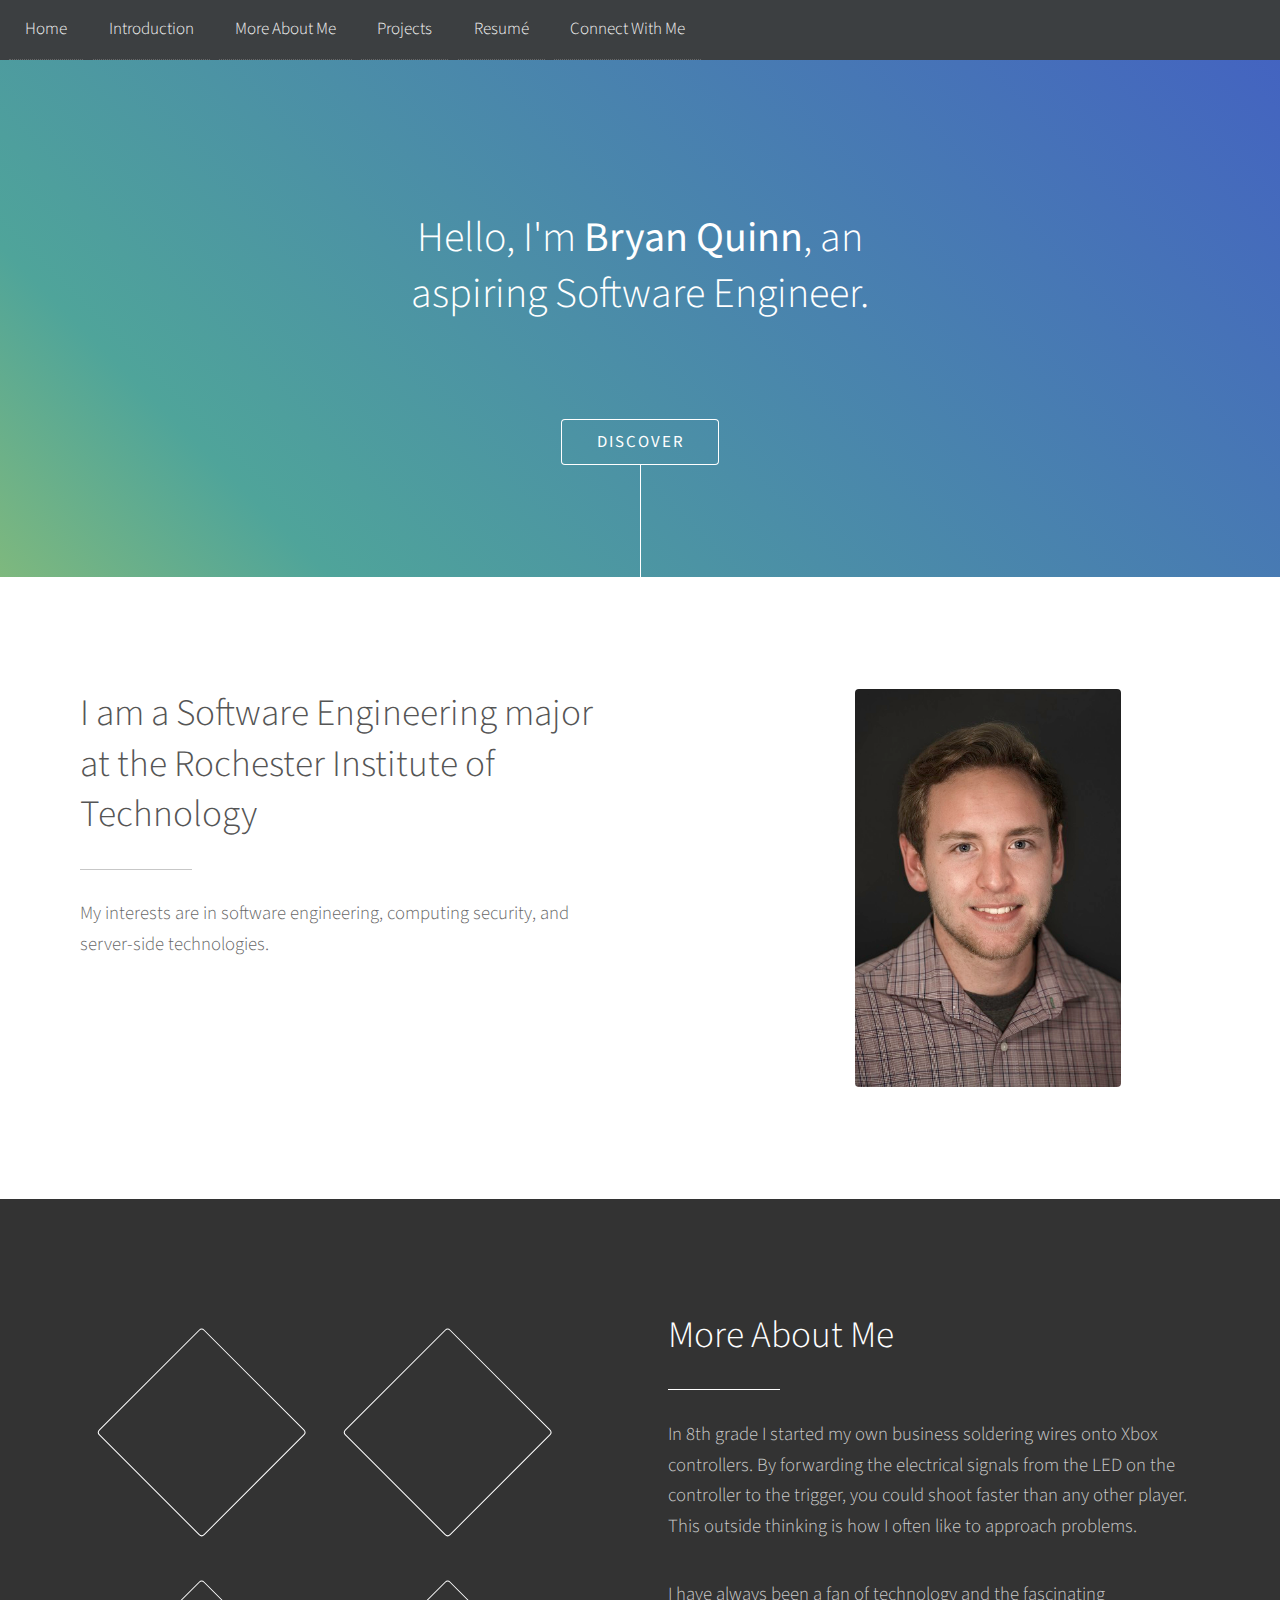
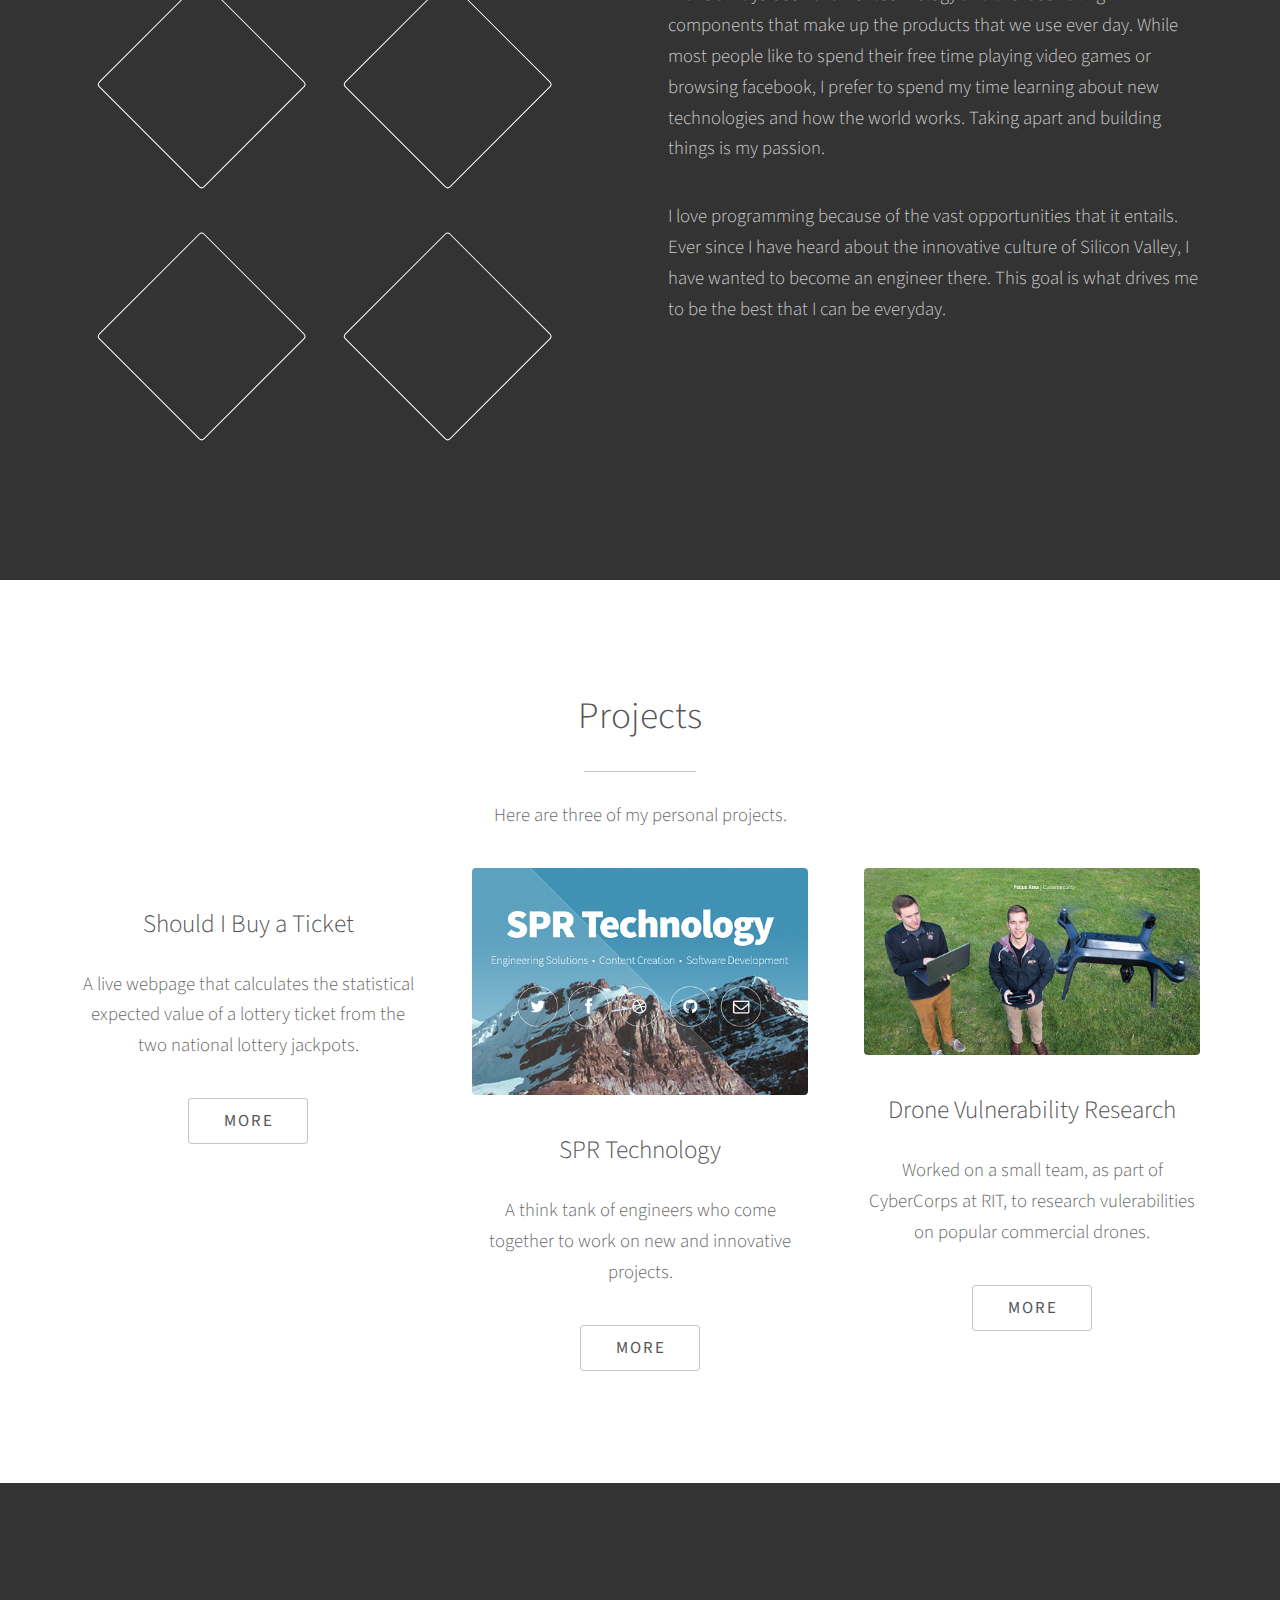
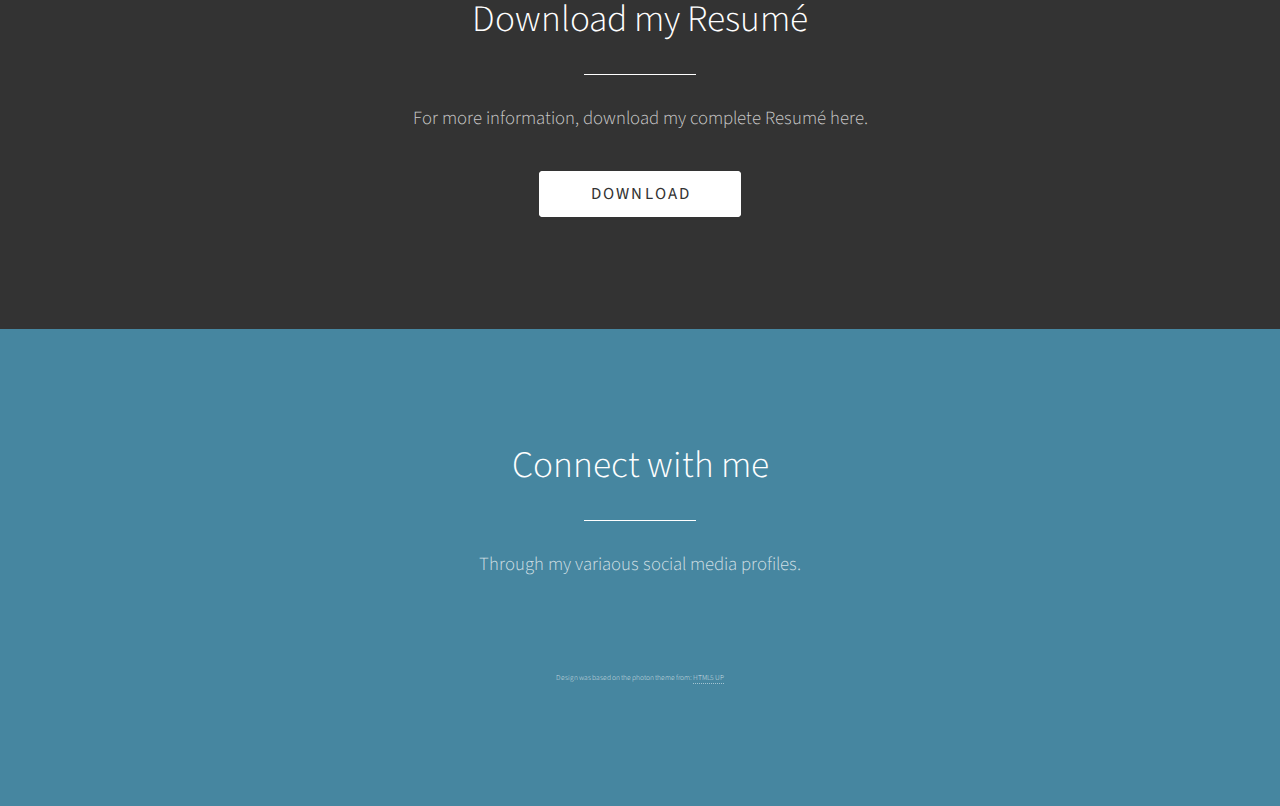
==== commit 63c43c22: "Merging chaanges" ====
--- a/index.html
+++ b/index.html
@@ -13,6 +13,25 @@
 		<link rel="icon" href="favicon.ico" type="image/x-icon">
 	</head>
 	<body>
+    <div class="nav"><ul class="topnav" id="myTopnav">
+        <li><a href="#header">Home</a></li>
+        <li><a href="#one">Introduction</a></li>
+        <li><a href="#two">More About Me</a></li>
+        <li><a href="#three">Projects</a></li>
+        <li><a href="#four">Resumé</a></li>
+        <li><a href="#footer">Connect With Me</a></li>
+        <li class="icon">
+            <a href="javascript:void(0);" onclick="myFunction()">&#9776;</a>
+            <script>function myFunction() {
+                var x = document.getElementById("myTopnav");
+                if (x.className === "topnav") {
+                    x.className += " responsive";
+                } else {
+                    x.className = "topnav";
+                }
+            }</script>
+        </li>
+    </ul></div>
 
 		<!-- Header -->
 			<section id="header">
@@ -66,7 +85,7 @@
 								</h2>
 							</header>
 							<p>In 8th grade I started my own business soldering wires onto Xbox controllers. By forwarding the electrical signals from the LED on the controller to the trigger, you could shoot faster than any other player. This outside thinking is how I often like to approach problems.</p>
-							<p>I have always been a fan of technology and the fastenating components that make up the products that we use ever day. While most people like to spend their free time playing video games or browsing facebook, I prefer to spend my time learning about new technologies and how the world works. Taking apart and building things is my passion.</p>
+							<p>I have always been a fan of technology and the fascinating components that make up the products that we use ever day. While most people like to spend their free time playing video games or browsing facebook, I prefer to spend my time learning about new technologies and how the world works. Taking apart and building things is my passion.</p>
 							<p>I love programming because of the vast opportunities that it entails. Ever since I have heard about the innovative culture of Silicon Valley, I have wanted to become an engineer there. This goal is what drives me to be the best that I can be everyday.</p>
 						</div>
 					</div>
@@ -84,7 +103,7 @@
 					<div class="row 150%">
 						<div class="4u 12u$(medium)">
 							<span class="image fit"><img src="images/sibat.PNG" alt="" /></span>
-							<h3>Should I buy a ticket</h3>
+							<h3>Should I Buy a Ticket</h3>
 							<p>A live webpage that calculates the statistical expected value of a lottery ticket from the two national lottery jackpots.</p>
 							<ul class="actions">
 								<li><a href="https://shouldibuyaticket.sprtechnology.xyz" class="button">More</a></li>
@@ -100,7 +119,7 @@
 						</div>
 						<div class="4u$ 12u$(medium)">
 							<span class="image fit"><img src="images/Drone.PNG" alt="" /></span>
-							<h3>Drone vulnerability research</h3>
+							<h3>Drone Vulnerability Research</h3>
 							<p>Worked on a small team, as part of CyberCorps at RIT, to research vulerabilities on popular commercial drones.</p>
 							<ul class="actions">
 								<li><a href="https://www.rit.edu/research/sites/rit.edu.research/files/research-magazines/Research-RIT-Spring-Summer-2016.pdf#page=10" class="button">More</a></li>
@@ -114,9 +133,9 @@
 			<section id="four" class="main style2 special">
 				<div class="container">
 					<header class="major">
-						<h2>Download my Résumé</h2>
+						<h2>Download my Resumé</h2>
 					</header>
-					<p>For more information, download my complete Résumé here.</p>
+					<p>For more information, download my complete Resumé here.</p>
 					<ul class="actions uniform">
 						<li><a href="/resume.pdf" class="button special">Download</a></li>
 					</ul>
--- a/assets/css/main.css
+++ b/assets/css/main.css
@@ -1,11 +1,83 @@
 @import url("font-awesome.min.css");
-@import url("http://fonts.googleapis.com/css?family=Source+Sans+Pro:300,300italic,400,400italic");
+@import url("//fonts.googleapis.com/css?family=Source+Sans+Pro:300,300italic,400,400italic");
 
 /*
 	Photon by HTML5 UP
 	html5up.net | @ajlkn
 	Free for personal and commercial use under the CCA 3.0 license (html5up.net/license)
+
+	Edited by Bryan Quinn
 */
+
+#nav {
+	margin-top: 100px;
+	z-index: 0;
+	position: fixed;
+}
+
+/* Remove margins and padding from the list, and add a black background color */
+ul.topnav {
+	list-style-type: none;
+	margin: 0 auto;
+	padding: 0;
+	overflow: hidden;
+	background-color: rgba(55,58,60,0.975);
+	-webkit-align-items: center; /* Safari 7.0+ */
+	text-align: center;
+	position: relative;
+	/*opacity: 0.7;*/
+}
+
+/* Float the list items side by side */
+ul.topnav li {
+	float: left;
+	/*display:inline-block;*/
+	/*list-style-type: none;*/
+}
+
+/* Style the links inside the list items */
+ul.topnav li a {
+	display: inline-block;
+	color: #f2f2f2;
+	text-align: center;
+	padding: 14px 16px;
+	text-decoration: none;
+	transition: 0.3s;
+	font-size: 17px;
+}
+
+/* Change background color of links on hover */
+ul.topnav li a:hover {background-color: #555;}
+
+/* Hide the list item that contains the link that should open and close the topnav on small screens */
+ul.topnav li.icon {display: none;}
+
+/* When the screen is less than 680 pixels wide, hide all list items, except for the first one ("Home"). Show the list item that contains the link to open and close the topnav (li.icon) */
+@media screen and (max-width:680px) {
+	ul.topnav li:not(:first-child) {display: none;}
+	ul.topnav li.icon {
+		float: right;
+		display: inline-block;
+	}
+}
+
+/* The "responsive" class is added to the topnav with JavaScript when the user clicks on the icon. This class makes the topnav look good on small screens */
+@media screen and (max-width:680px) {
+	ul.topnav.responsive {position: relative;}
+	ul.topnav.responsive li.icon {
+		position: absolute;
+		right: 0;
+		top: 0;
+	}
+	ul.topnav.responsive li {
+		float: none;
+		display: inline;
+	}
+	ul.topnav.responsive li a {
+		display: block;
+		text-align: left;
+	}
+}
 
 /* Reset */
 
@@ -3430,4 +3502,4 @@
 				padding: 2em 1em 2em 1em ;
 			}
 
-	}+	}
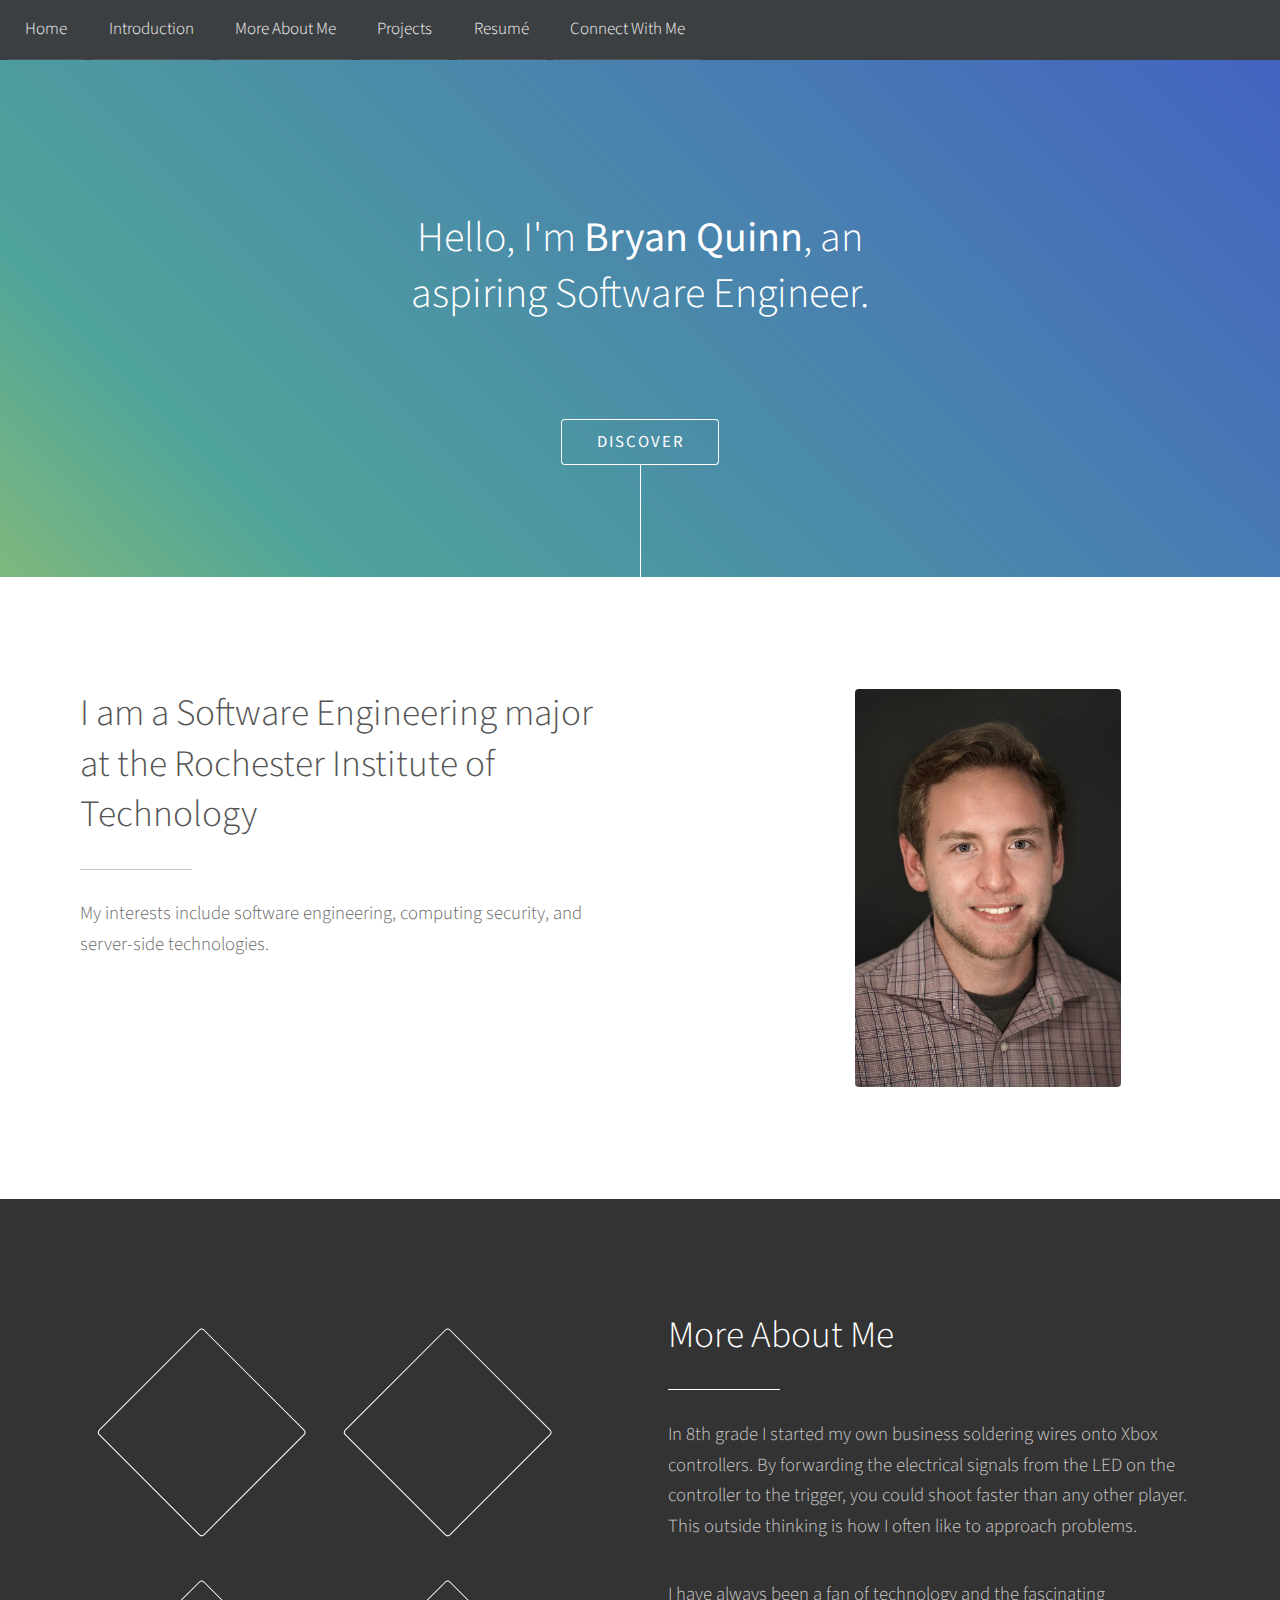
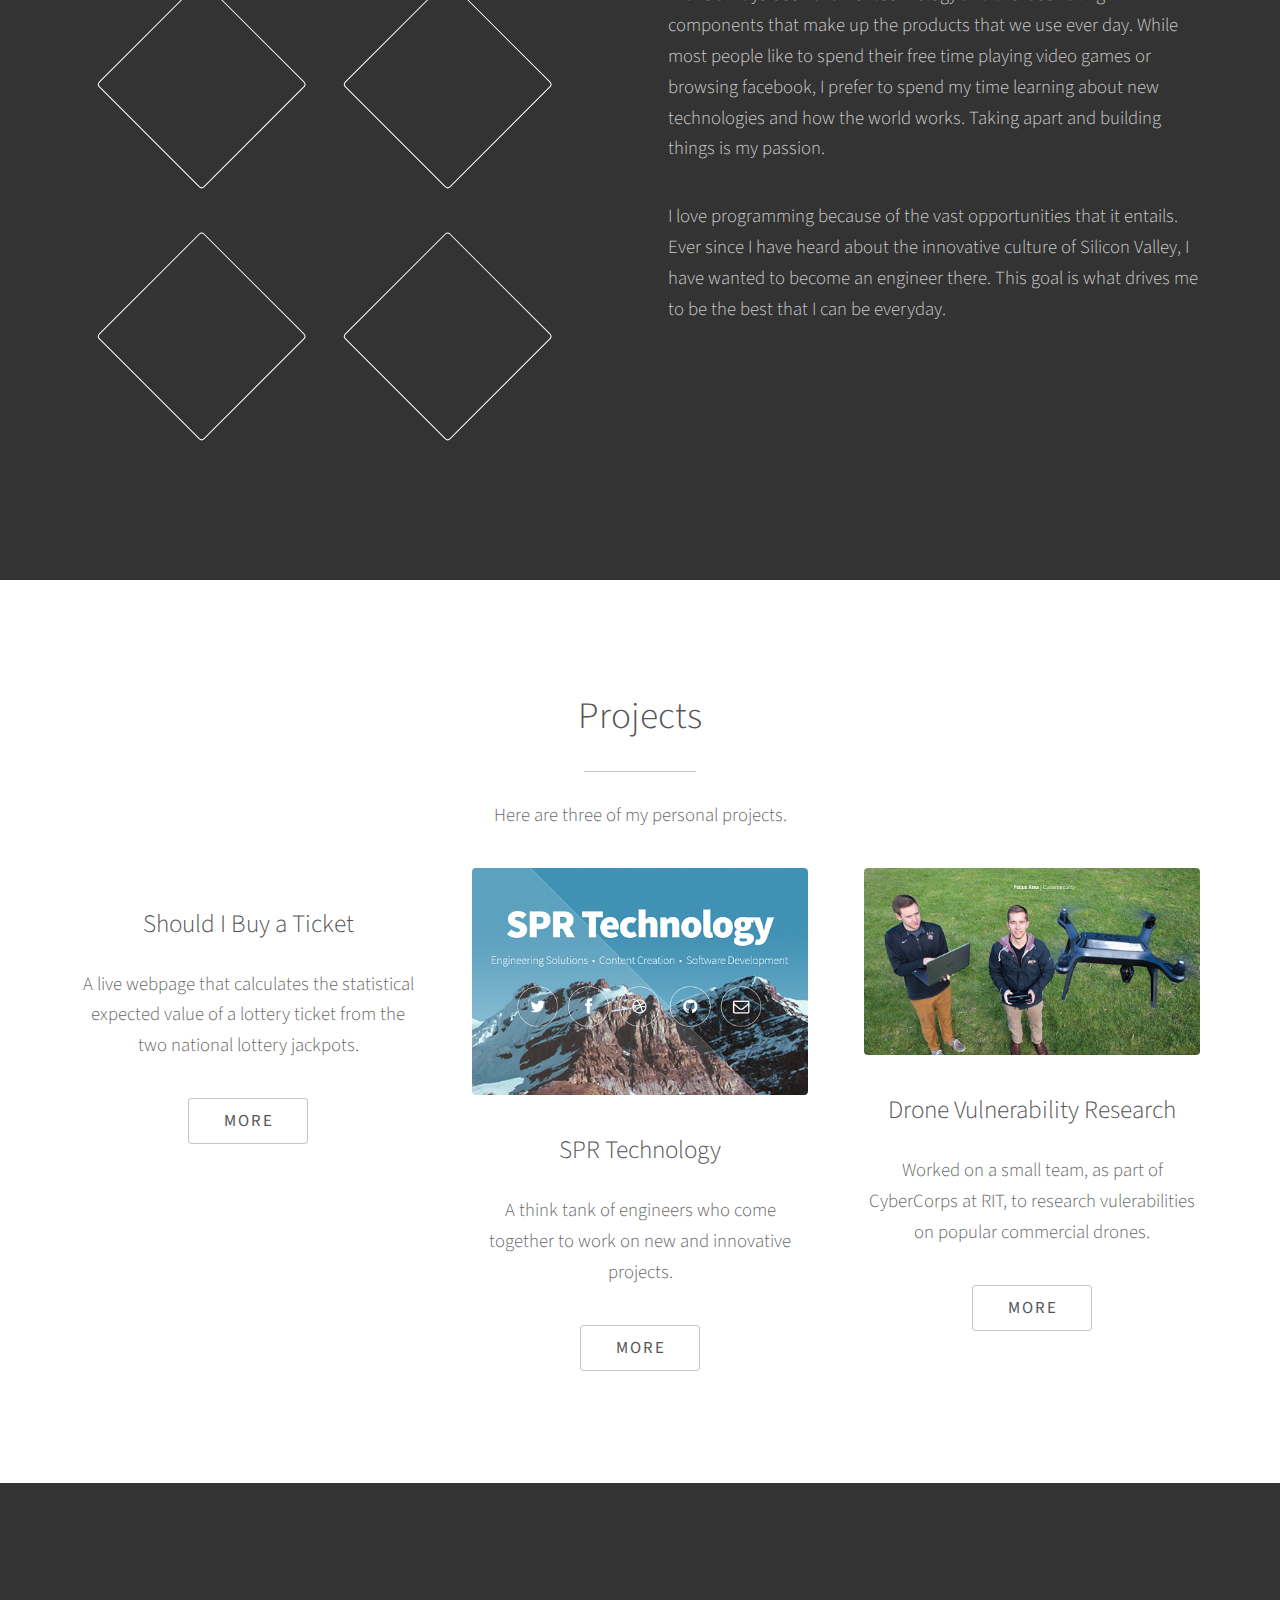
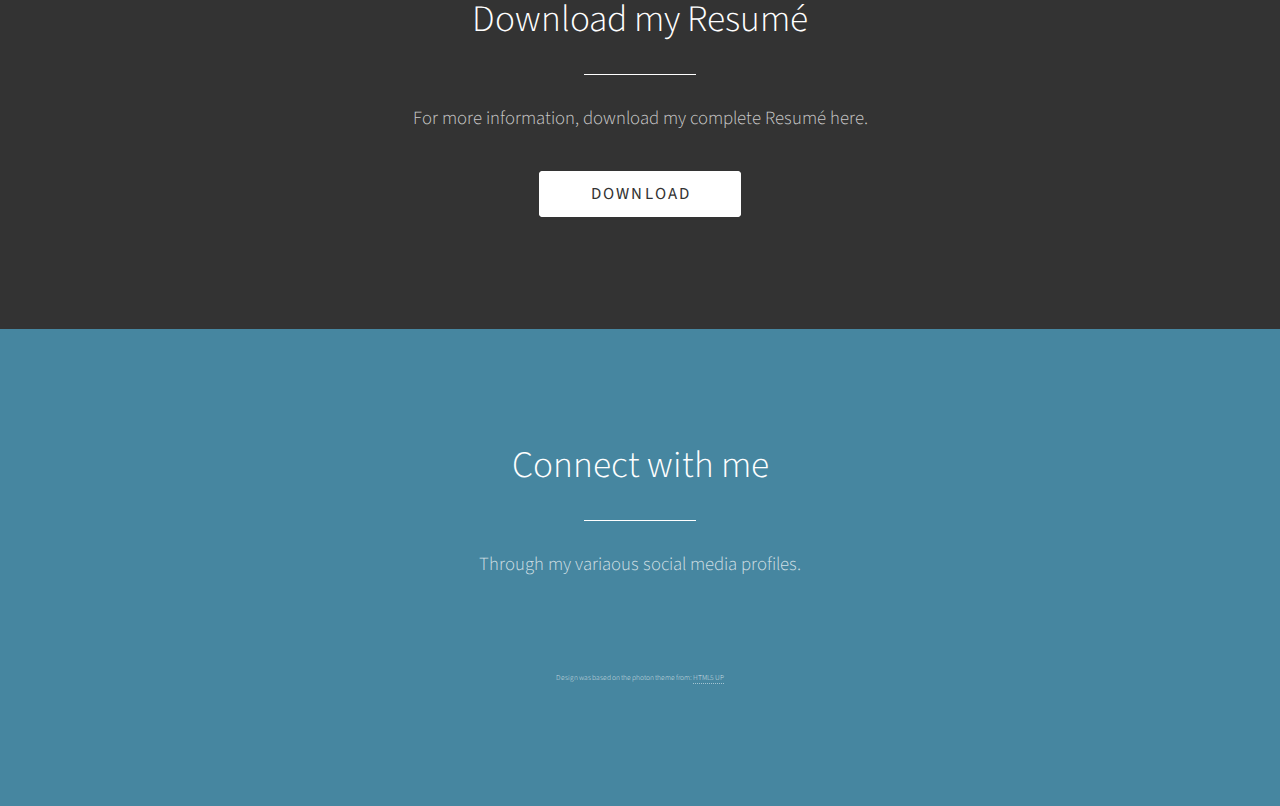
==== commit 79aedda7: "Make changes for SEO" ====
--- a/index.html
+++ b/index.html
@@ -5,6 +5,13 @@
 		<title>Bryan Quinn</title>
 		<meta charset="utf-8" />
 		<meta name="viewport" content="width=device-width, initial-scale=1" />
+		<meta name="keywords"
+         content="Software Engineer Engineering Coding Developer Programmer
+				 Bryan Quinn RIT"/>
+	 <meta name="description"
+        content="A personal for Bryan Quinn, a Software Engineering major at the
+				Rochester Institute of Technology, interested in software engineering,
+				computing security, and server-side technologies."/>
 		<!--[if lte IE 8]><script src="assets/js/ie/html5shiv.js"></script><![endif]-->
 		<link rel="stylesheet" href="assets/css/main.css" />
 		<!--[if lte IE 8]><link rel="stylesheet" href="assets/css/ie8.css" /><![endif]-->
@@ -55,7 +62,7 @@
 							<header class="major">
 								<h2>I am a Software Engineering major at the Rochester Institute of Technology </h2>
 							</header>
-							<p>My interests are in software engineering, computing security, and server-side technologies.</p>
+							<p>My interests include software engineering, computing security, and server-side technologies.</p>
 						</div>
 						<div class="6u$ 12u$(medium) important(medium)">
 							<span class="image profile"><img src="images/pic01.jpg" alt="" /></span>
@@ -106,7 +113,7 @@
 							<h3>Should I Buy a Ticket</h3>
 							<p>A live webpage that calculates the statistical expected value of a lottery ticket from the two national lottery jackpots.</p>
 							<ul class="actions">
-								<li><a href="https://shouldibuyaticket.sprtechnology.xyz" class="button">More</a></li>
+								<li><a href="https://sibat.bquinn.me" class="button">More</a></li>
 							</ul>
 						</div>
 						<div class="4u 12u$(medium)">
@@ -114,7 +121,7 @@
 							<h3>SPR Technology</h3>
 							<p>A think tank of engineers who come together to work on new and innovative projects.</p>
 							<ul class="actions">
-								<li><a href="https://sprtechnology.xyz" class="button">More</a></li>
+								<li><a href="#" class="button" id="disabled">More</a></li>
 							</ul>
 						</div>
 						<div class="4u$ 12u$(medium)">
@@ -150,11 +157,12 @@
                 </header>
                 <p>Through my variaous social media profiles.</p>
 				<ul class="icons">
-					<li><a href="https://twitter.com/SPR_technology" class="icon alt fa-twitter"><span class="label">Twitter</span></a></li>
-					<li><a href="https://www.linkedin.com/in/bryan-quinn-473a86116" class="icon alt fa-linkedin"><span class="label">Facebook</span></a></li>
+					<li><a href="https://www.linkedin.com/in/bryan-quinn-473a86116" class="icon alt fa-linkedin"><span class="label">Linkedin</span></a></li>
 					<li><a href="https://blog.bquinn.me/" class="icon alt fa-medium"><span class="label">Medium</span></a></li>
 					<li><a href="https://github.com/quinnkid123/" class="icon alt fa-github"><span class="label">GitHub</span></a></li>
 					<li><a href="mailto:bryan.quinn17@gmail.com" class="icon alt fa-envelope"><span class="label">Email</span></a></li>
+					<li><a href="https://plus.google.com/105972589454117600305" class="icon alt fa-google"><span class="label">Twitter</span></a></li>
+					<li><a href="https://twitter.com/SPR_technology" class="icon alt fa-twitter"><span class="label">Twitter</span></a></li>
 				</ul>
 				<ul class="copyright">
 					<li>Design was based on the photon theme from: <a href="https://html5up.net">HTML5 UP</a></li>
@@ -170,4 +178,4 @@
 			<script src="assets/js/main.js"></script>
 
 	</body>
-</html>+</html>
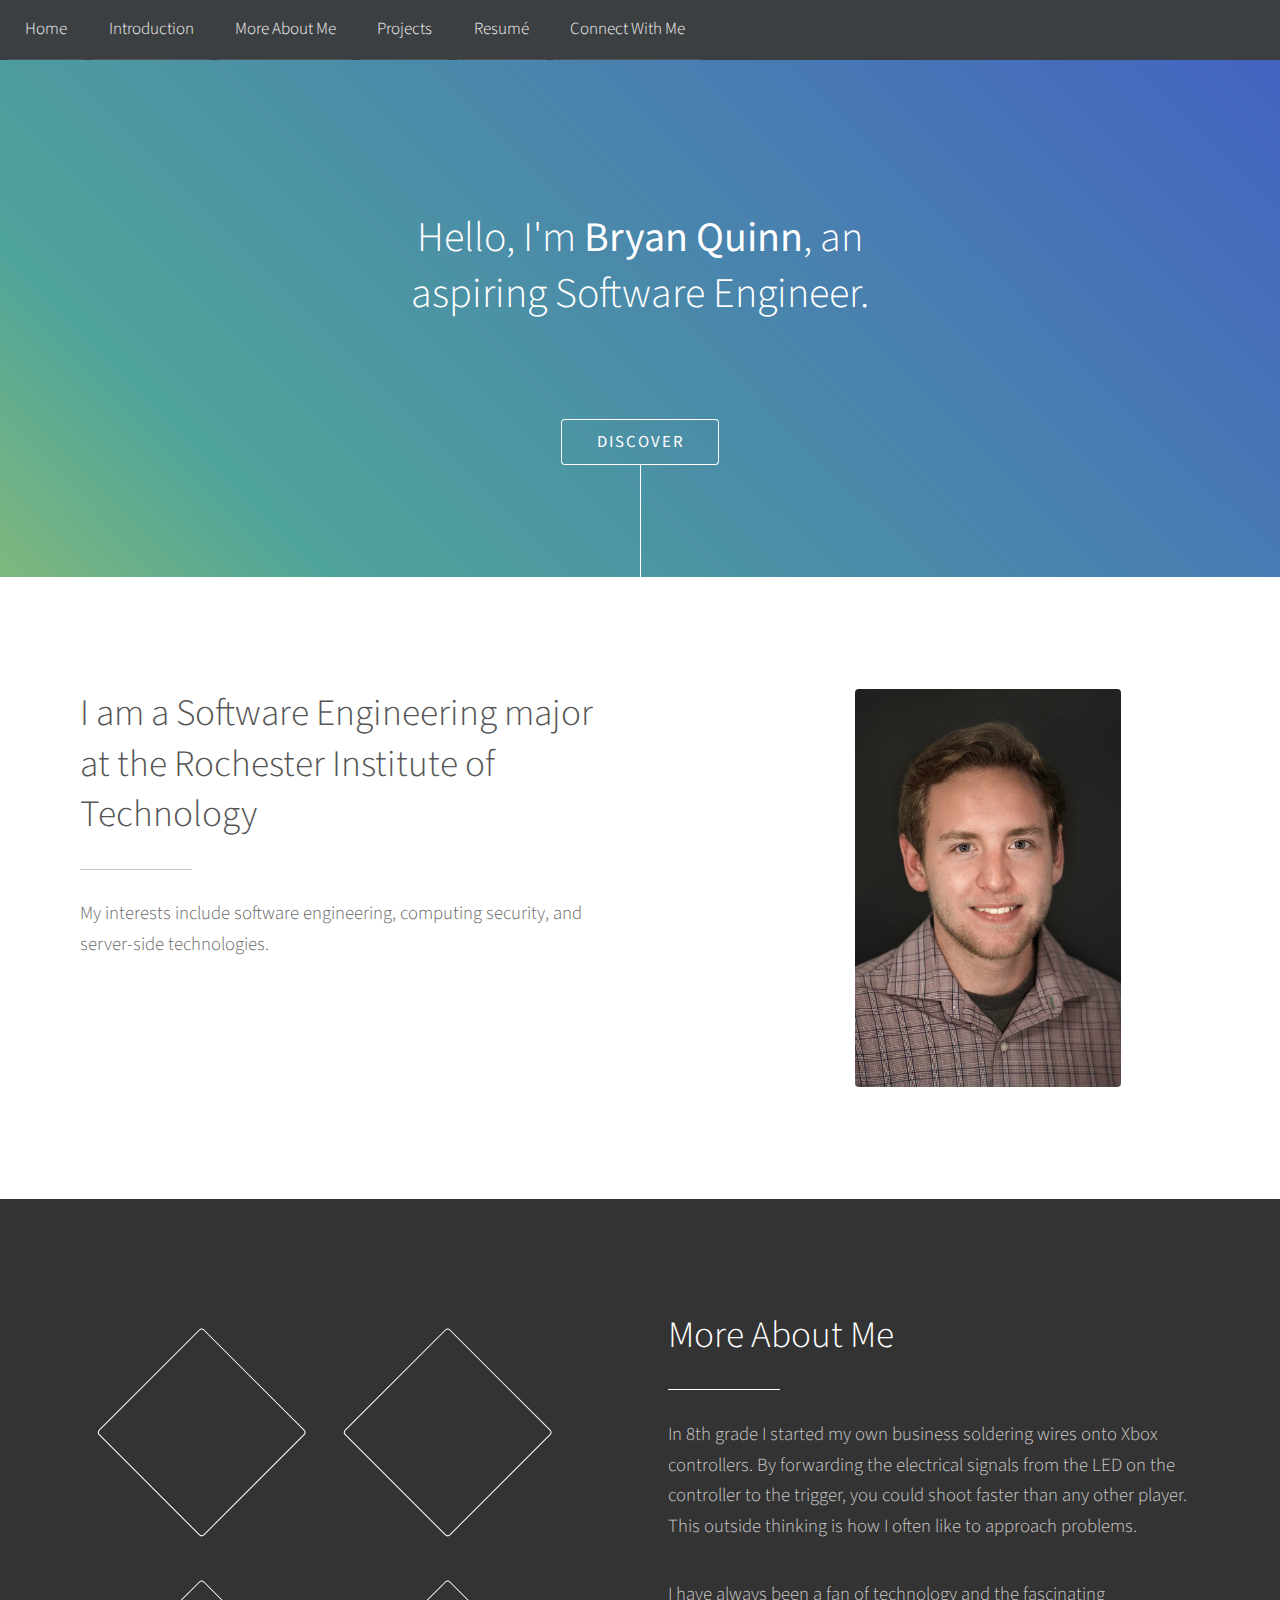
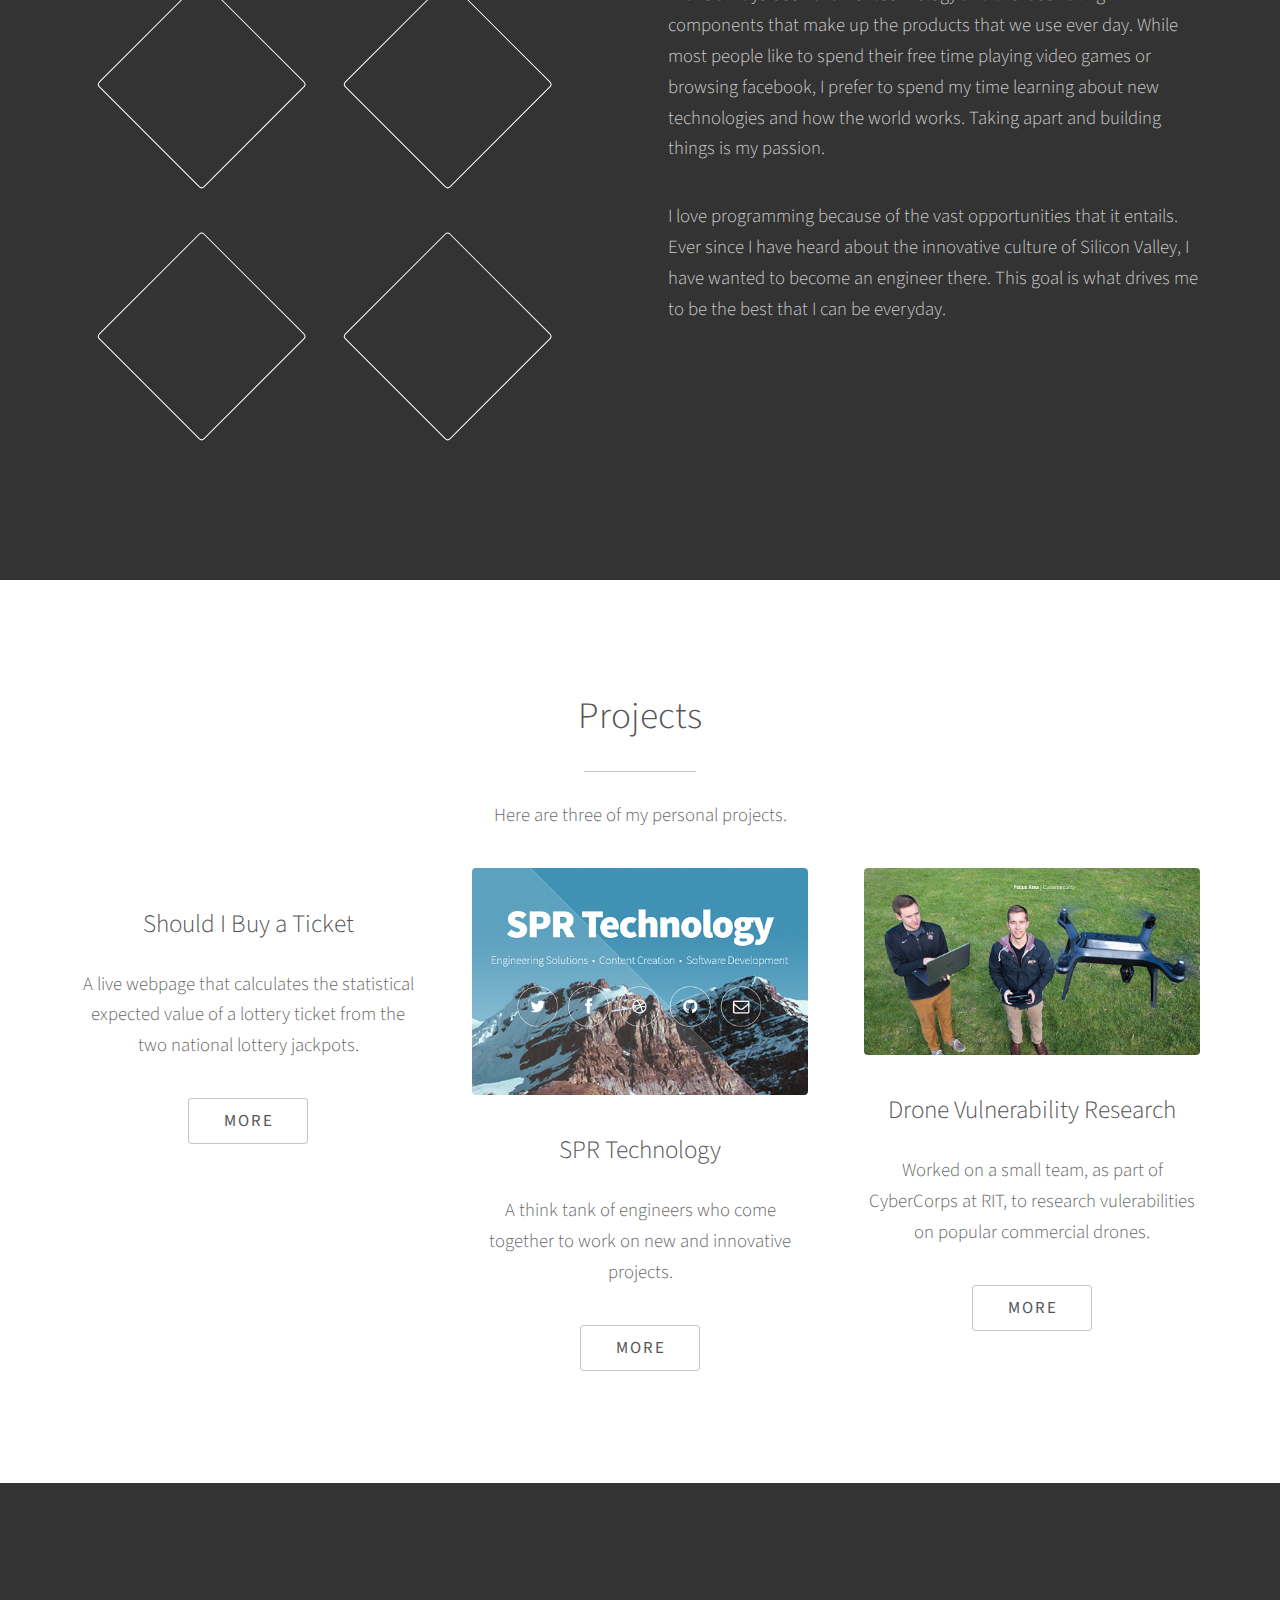
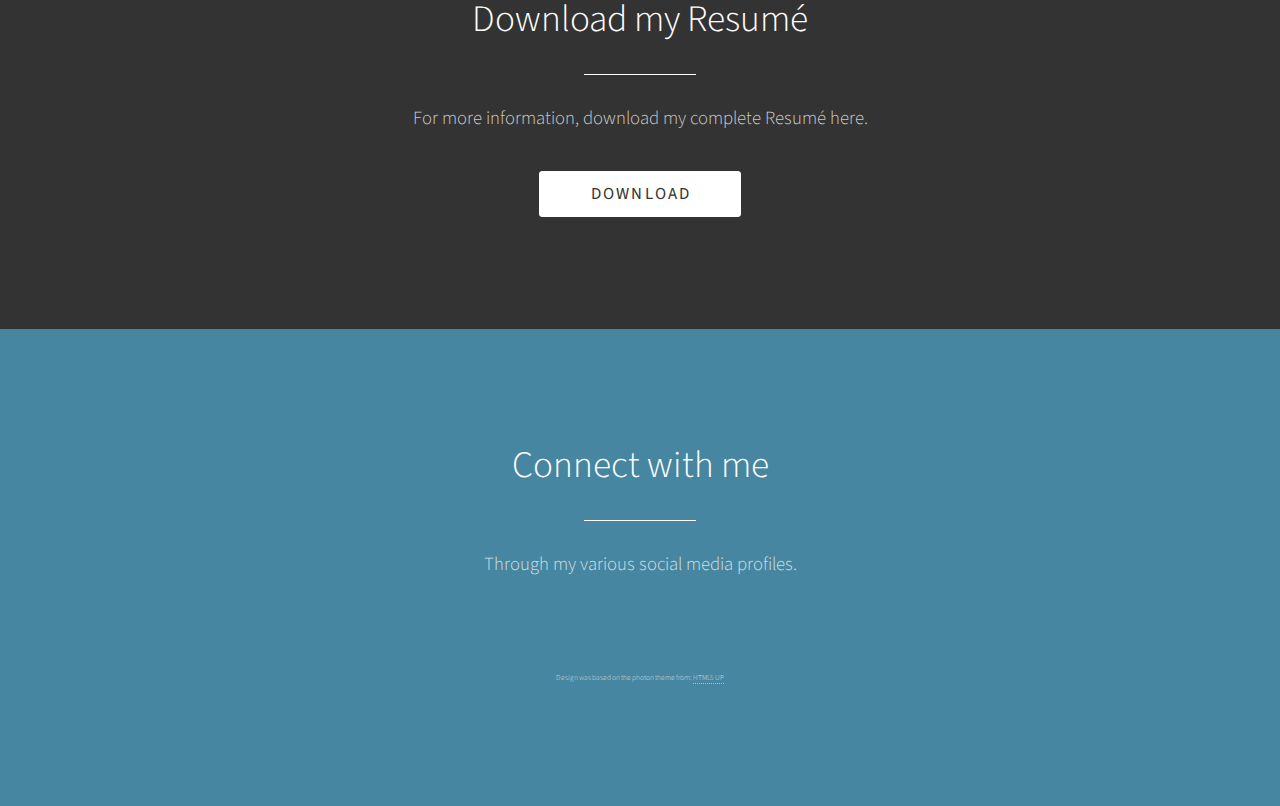
==== commit 9ceea4f7: "Fix typo" ====
--- a/index.html
+++ b/index.html
@@ -155,11 +155,11 @@
                 <header class="major">
                     <h2>Connect with me</h2>
                 </header>
-                <p>Through my variaous social media profiles.</p>
+                <p>Through my various social media profiles.</p>
 				<ul class="icons">
 					<li><a href="https://www.linkedin.com/in/bryan-quinn-473a86116" class="icon alt fa-linkedin"><span class="label">Linkedin</span></a></li>
 					<li><a href="https://blog.bquinn.me/" class="icon alt fa-medium"><span class="label">Medium</span></a></li>
-					<li><a href="https://github.com/quinnkid123/" class="icon alt fa-github"><span class="label">GitHub</span></a></li>
+					<li><a href="https://github.com/bquinn17/" class="icon alt fa-github"><span class="label">GitHub</span></a></li>
 					<li><a href="mailto:bryan.quinn17@gmail.com" class="icon alt fa-envelope"><span class="label">Email</span></a></li>
 					<li><a href="https://plus.google.com/105972589454117600305" class="icon alt fa-google"><span class="label">Twitter</span></a></li>
 					<li><a href="https://twitter.com/SPR_technology" class="icon alt fa-twitter"><span class="label">Twitter</span></a></li>
